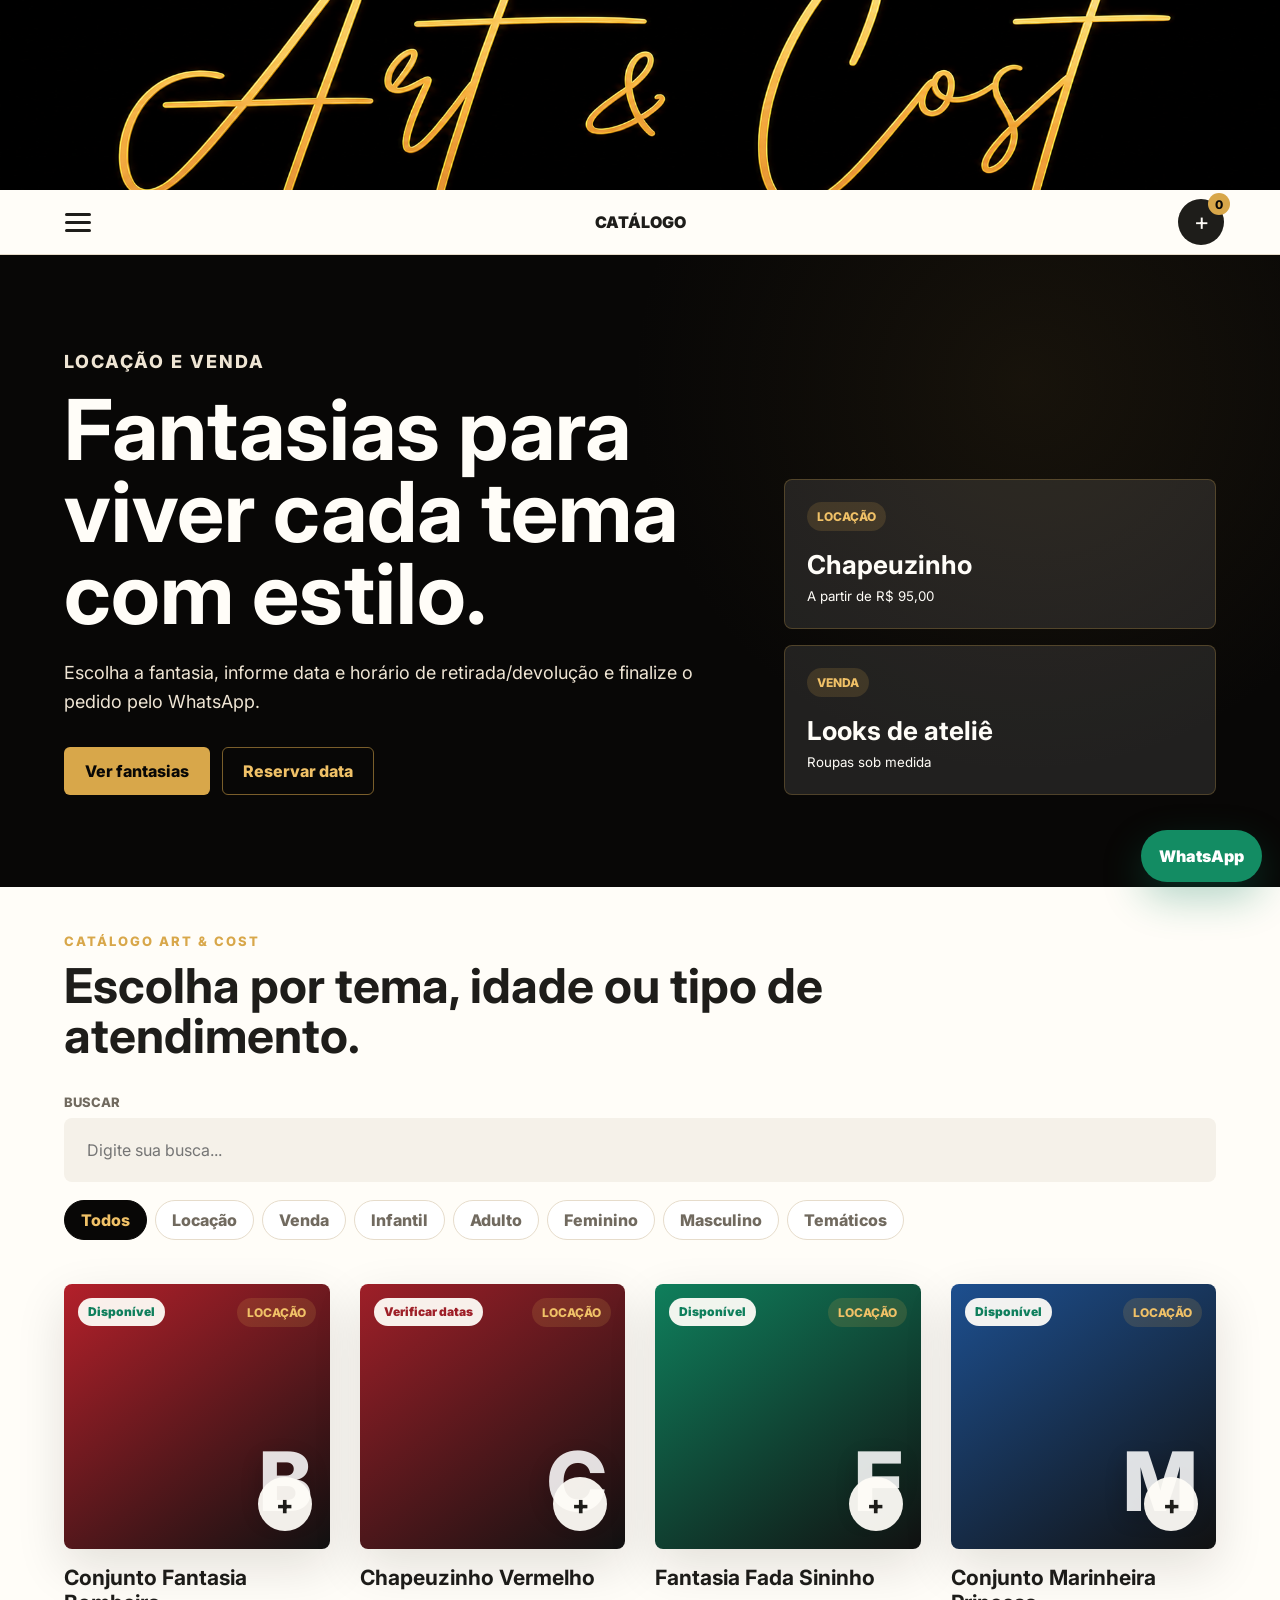
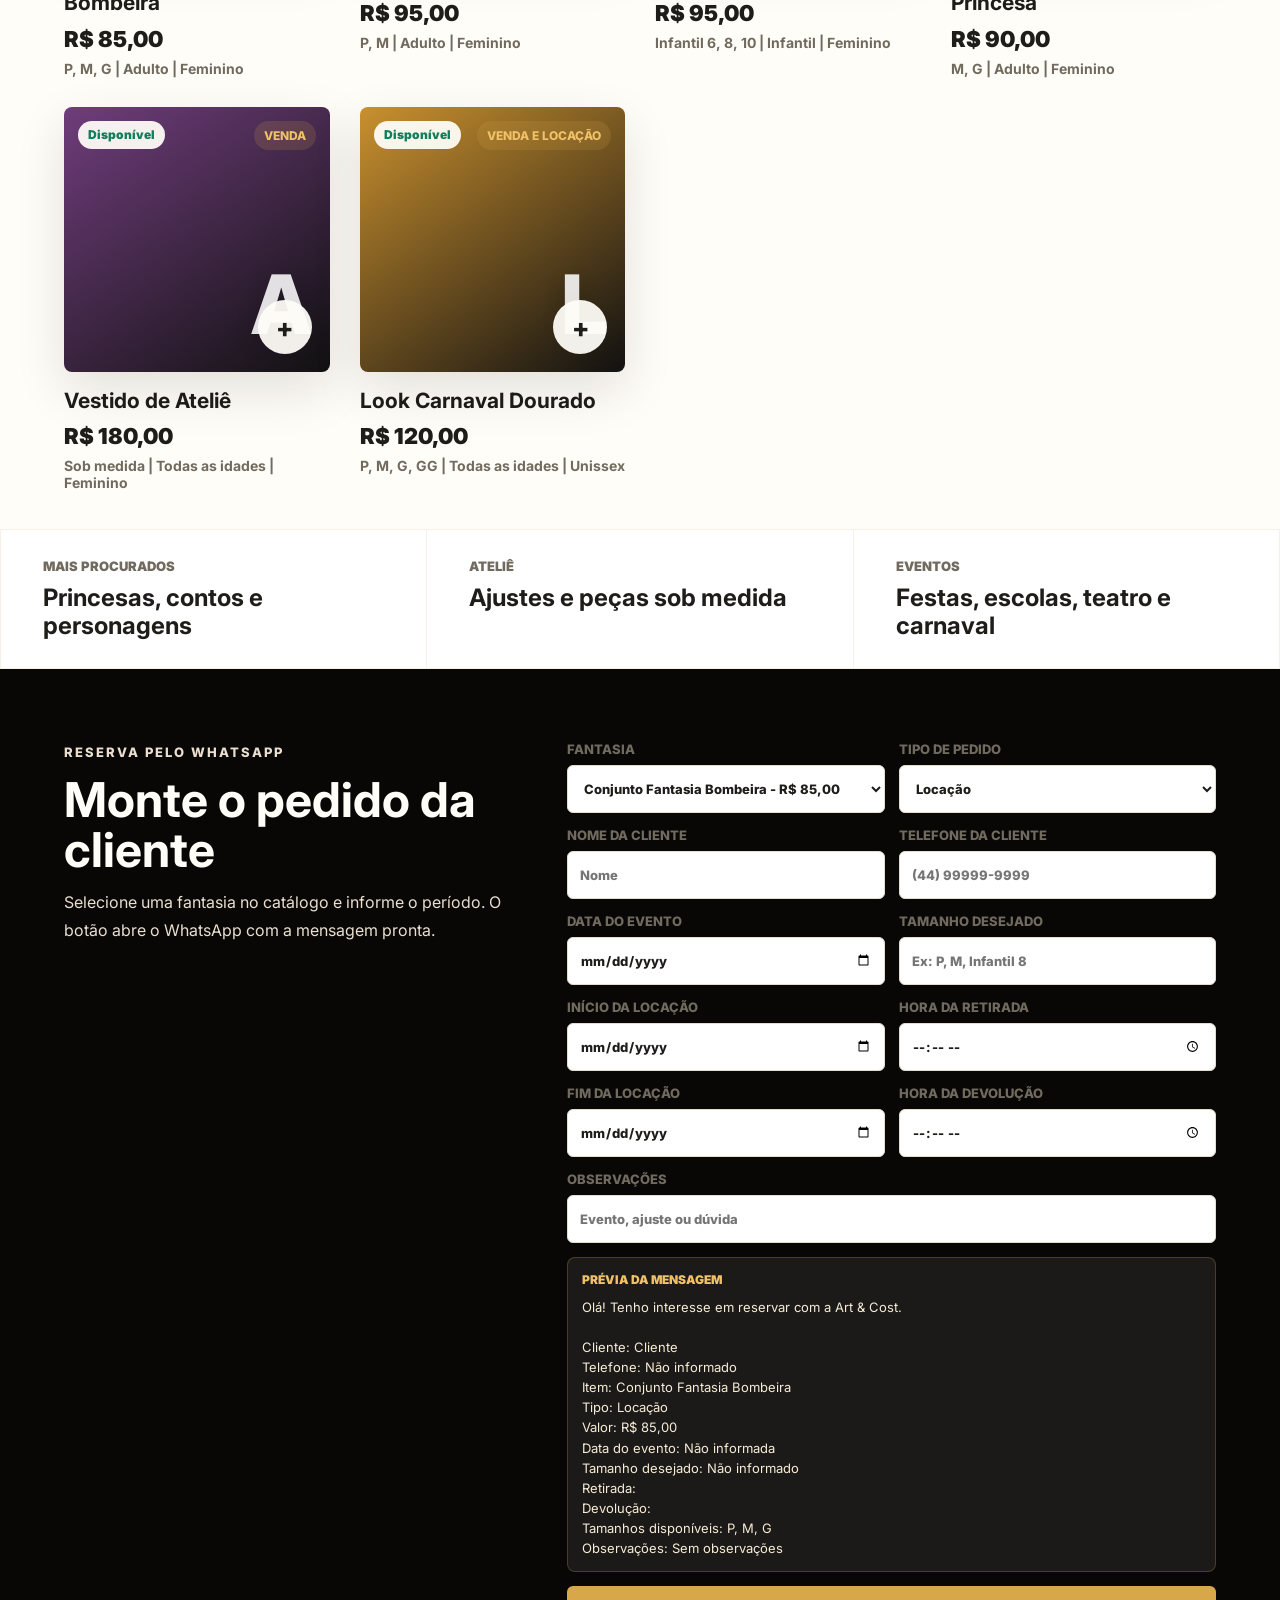
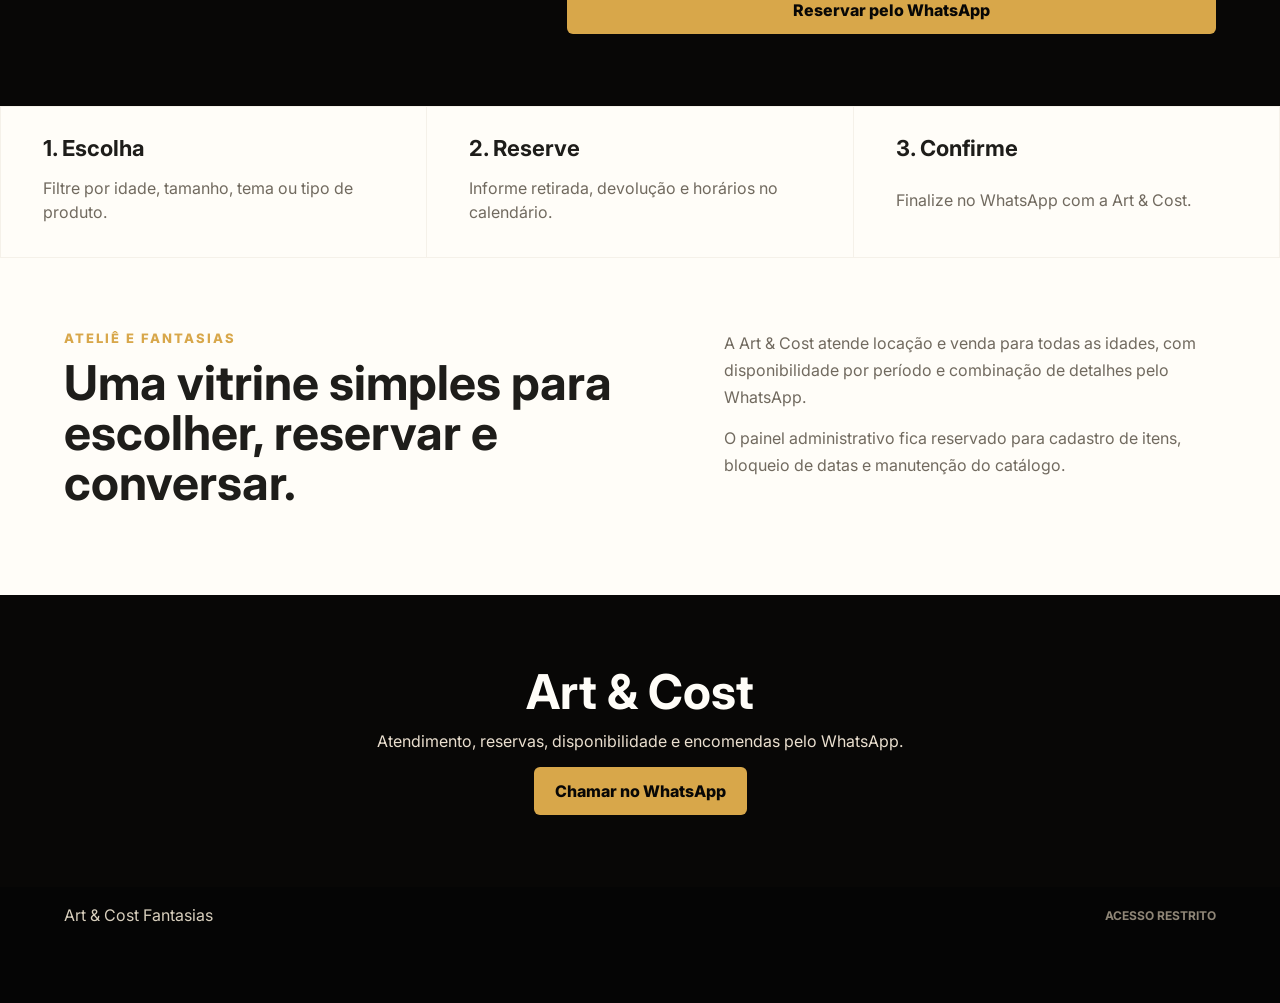
==== index.html @ 492ad69b "Reforca seguranca do painel" ====
<!doctype html>
<html lang="pt-BR">
  <head>
    <meta charset="utf-8" />
    <meta name="viewport" content="width=device-width, initial-scale=1" />
    <title>Art & Cost Fantasias</title>
    <meta
      name="description"
      content="Locação e venda de fantasias, roupas de ateliê e looks temáticos para todas as idades."
    />
    <link rel="preconnect" href="https://fonts.googleapis.com" />
    <link rel="preconnect" href="https://fonts.gstatic.com" crossorigin />
    <link
      href="https://fonts.googleapis.com/css2?family=Inter:wght@400;500;600;700;800&family=Parisienne&display=swap"
      rel="stylesheet"
    />
    <link rel="stylesheet" href="styles.css" />
  </head>
  <body>
    <header class="topbar">
      <a class="brand" href="#catalogo" aria-label="Art & Cost Fantasias">
        <img src="assets/logo-art-cost-banner.png" alt="Art & Cost Fantasias e Ateliê" />
      </a>

      <div class="nav-row">
        <button class="icon-button" aria-label="Abrir menu" id="menuButton">
          <span></span>
          <span></span>
          <span></span>
        </button>

        <a class="nav-cta" href="#catalogo">Catálogo</a>

        <a class="cart-button" id="cartButton" href="#pedido" aria-label="Ver pedido">
          <span class="cart-icon">+</span>
          <span class="cart-count" id="cartCount">0</span>
        </a>
      </div>
    </header>

    <nav class="drawer" id="drawer" aria-label="Menu principal">
      <a href="#catalogo">Catálogo</a>
      <a href="#como-funciona">Como funciona</a>
      <a href="#contato">Contato</a>
    </nav>

    <main>
      <section class="hero">
        <div class="hero-copy">
          <p class="eyebrow">Locação e venda</p>
          <h1>Fantasias para viver cada tema com estilo.</h1>
          <p>
            Escolha a fantasia, informe data e horário de retirada/devolução e
            finalize o pedido pelo WhatsApp.
          </p>
          <div class="hero-actions">
            <a class="primary-action" href="#catalogo">Ver fantasias</a>
            <a class="secondary-action" href="#pedido">Reservar data</a>
          </div>
        </div>
        <div class="hero-showcase" aria-label="Destaques do catálogo">
          <article>
            <span class="tag">Locação</span>
            <strong>Chapeuzinho</strong>
            <small>A partir de R$ 95,00</small>
          </article>
          <article>
            <span class="tag">Venda</span>
            <strong>Looks de ateliê</strong>
            <small>Roupas sob medida</small>
          </article>
        </div>
      </section>

      <section class="toolbar" id="catalogo" aria-label="Busca e filtros">
        <div class="section-heading">
          <p class="eyebrow">Catálogo Art & Cost</p>
          <h2>Escolha por tema, idade ou tipo de atendimento.</h2>
        </div>
        <label class="search">
          <span>Buscar</span>
          <input id="searchInput" type="search" placeholder="Digite sua busca..." />
        </label>

        <div class="segments" role="tablist" aria-label="Tipo de catálogo">
          <button class="segment active" data-filter="todos" type="button">Todos</button>
          <button class="segment" data-filter="locacao" type="button">Locação</button>
          <button class="segment" data-filter="venda" type="button">Venda</button>
          <button class="segment" data-filter="infantil" type="button">Infantil</button>
          <button class="segment" data-filter="adulto" type="button">Adulto</button>
          <button class="segment" data-filter="feminino" type="button">Feminino</button>
          <button class="segment" data-filter="masculino" type="button">Masculino</button>
          <button class="segment" data-filter="tematico" type="button">Temáticos</button>
        </div>
      </section>

      <section class="catalog-grid" id="catalogGrid" aria-live="polite"></section>

      <section class="featured-strip" aria-label="Destaques da Art & Cost">
        <article>
          <span>Mais procurados</span>
          <strong>Princesas, contos e personagens</strong>
        </article>
        <article>
          <span>Ateliê</span>
          <strong>Ajustes e peças sob medida</strong>
        </article>
        <article>
          <span>Eventos</span>
          <strong>Festas, escolas, teatro e carnaval</strong>
        </article>
      </section>

      <section class="booking-panel" id="pedido">
        <div>
          <p class="eyebrow">Reserva pelo WhatsApp</p>
          <h2>Monte o pedido da cliente</h2>
          <p>
            Selecione uma fantasia no catálogo e informe o período. O botão
            abre o WhatsApp com a mensagem pronta.
          </p>
        </div>

        <form class="booking-form" id="bookingForm">
          <label>
            Fantasia
            <select id="bookingProduct" required></select>
          </label>
          <label>
            Tipo de pedido
            <select id="bookingMode" required></select>
          </label>
          <label>
            Nome da cliente
            <input id="customerName" type="text" placeholder="Nome" required />
          </label>
          <label>
            Telefone da cliente
            <input id="customerPhone" type="tel" placeholder="(44) 99999-9999" required />
          </label>
          <label>
            Data do evento
            <input id="eventDate" type="date" />
          </label>
          <label>
            Tamanho desejado
            <input id="desiredSize" type="text" placeholder="Ex: P, M, Infantil 8" />
          </label>
          <label class="rental-field">
            Início da locação
            <input id="startDate" type="date" required />
          </label>
          <label class="rental-field">
            Hora da retirada
            <input id="pickupTime" type="time" required />
          </label>
          <label class="rental-field">
            Fim da locação
            <input id="endDate" type="date" required />
          </label>
          <label class="rental-field">
            Hora da devolução
            <input id="returnTime" type="time" required />
          </label>
          <label class="wide-field">
            Observações
            <input id="bookingNotes" type="text" placeholder="Evento, ajuste ou dúvida" />
          </label>
          <p class="availability-message" id="availabilityMessage" aria-live="polite"></p>
          <div class="message-preview wide-field" aria-live="polite">
            <span>Prévia da mensagem</span>
            <pre id="messagePreview"></pre>
          </div>
          <button class="primary-action form-action" type="submit">
            Reservar pelo WhatsApp
          </button>
        </form>
      </section>

      <section class="info-band" id="como-funciona">
        <article>
          <strong>1. Escolha</strong>
          <span>Filtre por idade, tamanho, tema ou tipo de produto.</span>
        </article>
        <article>
          <strong>2. Reserve</strong>
          <span>Informe retirada, devolução e horários no calendário.</span>
        </article>
        <article>
          <strong>3. Confirme</strong>
          <span>Finalize no WhatsApp com a Art & Cost.</span>
        </article>
      </section>

      <section class="atelier-band" aria-label="Atendimento Art & Cost">
        <div>
          <p class="eyebrow">Ateliê e fantasias</p>
          <h2>Uma vitrine simples para escolher, reservar e conversar.</h2>
        </div>
        <div class="atelier-copy">
          <p>
            A Art & Cost atende locação e venda para todas as idades, com
            disponibilidade por período e combinação de detalhes pelo WhatsApp.
          </p>
          <p>
            O painel administrativo fica reservado para cadastro de itens,
            bloqueio de datas e manutenção do catálogo.
          </p>
        </div>
      </section>

      <section class="admin-panel" id="admin">
        <a class="admin-back" href="#contato">Voltar para o site</a>
        <div class="admin-lock" id="adminLock">
          <div>
            <p class="eyebrow">Área administrativa</p>
            <h2>Acesso ao painel</h2>
            <p>Acesso reservado para administração do catálogo, reservas e financeiro.</p>
          </div>
          <form class="lock-form" id="lockForm">
            <label>
              Senha
              <input id="adminPassword" type="password" placeholder="Digite a senha" autocomplete="current-password" />
            </label>
            <button class="primary-action" type="submit">Entrar</button>
            <p class="lock-hint" id="lockHint">Digite a senha administrativa para continuar.</p>
          </form>
        </div>

        <div class="admin-content locked" id="adminContent">
        <div class="admin-stats" id="adminStats" aria-label="Resumo do painel"></div>
        <div class="admin-heading">
          <div>
            <p class="eyebrow">Painel administrativo inicial</p>
            <h2>Painel do catálogo</h2>
          </div>
          <button class="secondary-action" id="resetCatalog" type="button">
            Restaurar exemplos
          </button>
        </div>

        <div class="admin-grid">
          <article class="admin-box">
            <h3>Dados da loja</h3>
            <label>
              WhatsApp
              <input id="adminWhatsapp" type="tel" placeholder="Ex: 5511999999999" />
            </label>
            <button class="secondary-action" id="saveWhatsapp" type="button">
              Salvar WhatsApp
            </button>
          </article>

          <article class="admin-box">
            <h3>Backup do catálogo</h3>
            <div class="backup-actions">
              <button class="secondary-action" id="exportCatalog" type="button">
                Exportar backup
              </button>
              <label class="import-button">
                Importar backup
                <input id="importCatalog" type="file" accept="application/json,.json" />
              </label>
            </div>
            <p class="admin-note" id="backupStatus">
              Salve uma cópia dos cadastros enquanto o banco de dados não estiver ligado.
            </p>
          </article>

          <article class="admin-box">
            <h3>Importar planilha</h3>
            <div class="backup-actions">
              <button class="secondary-action" id="downloadCsvTemplate" type="button">
                Baixar modelo CSV
              </button>
              <label class="import-button">
                Importar produtos CSV
                <input id="importProductsCsv" type="file" accept=".csv,text/csv" />
              </label>
            </div>
            <p class="admin-note" id="csvStatus">
              Use colunas: nome, preço, tipo, público, gênero, tamanhos, tema, imagem, descrição.
            </p>
          </article>

          <article class="admin-box">
            <h3>Bloquear data</h3>
            <form class="block-form" id="blockForm">
              <label>
                Fantasia
                <select id="blockProduct"></select>
              </label>
              <label>
                Início
                <input id="blockStart" type="datetime-local" required />
              </label>
              <label>
                Fim
                <input id="blockEnd" type="datetime-local" required />
              </label>
              <label class="wide-field">
                Motivo
                <input id="blockReason" type="text" placeholder="Reserva, ajuste, manutenção" />
              </label>
              <button class="secondary-action form-action" type="submit">
                Adicionar bloqueio
              </button>
            </form>
          </article>
        </div>

        <form class="admin-form" id="adminForm">
          <label>
            Nome
            <input id="adminName" type="text" required placeholder="Ex: Fantasia Fada" />
          </label>
          <label>
            Preço
            <input id="adminPrice" type="number" min="0" step="0.01" required />
          </label>
          <label>
            Tipo
            <select id="adminType">
              <option value="locacao">Locação</option>
              <option value="venda">Venda</option>
              <option value="ambos">Venda e locação</option>
            </select>
          </label>
          <label>
            Público
            <select id="adminAudience">
              <option value="adulto">Adulto</option>
              <option value="infantil">Infantil</option>
              <option value="todos">Todas as idades</option>
            </select>
          </label>
          <label>
            Gênero
            <select id="adminGender">
              <option value="unissex">Unissex</option>
              <option value="feminino">Feminino</option>
              <option value="masculino">Masculino</option>
            </select>
          </label>
          <label>
            Tamanhos
            <input id="adminSizes" type="text" placeholder="P, M, G, Infantil 8" />
          </label>
          <label>
            Tema
            <input id="adminTheme" type="text" placeholder="Princesa, Halloween, Carnaval" />
          </label>
          <label>
            Cor do card
            <input id="adminColor" type="color" value="#b3202a" />
          </label>
          <fieldset class="image-field wide-field">
            <legend>Imagem da fantasia</legend>
            <div class="image-tabs" role="tablist" aria-label="Origem da imagem">
              <button class="image-tab active" data-image-source="url" type="button">Buscar link</button>
              <button class="image-tab" data-image-source="file" type="button">Adicionar imagem</button>
            </div>
            <label class="image-source active" data-source-panel="url">
              Link da foto
              <input id="adminImage" type="url" placeholder="https://..." />
            </label>
            <button class="image-search-button" id="searchImageLink" type="button">
              Pesquisar imagem pelo nome
            </button>
            <label class="image-source" data-source-panel="file">
              Arquivo do computador
              <input id="adminImageFile" type="file" accept="image/*" />
            </label>
            <div class="image-preview empty" id="imagePreview">Prévia da imagem</div>
          </fieldset>
          <label class="wide-field">
            Descrição
            <textarea id="adminDescription" rows="3" placeholder="Detalhes, medidas, acessórios inclusos"></textarea>
          </label>
          <div class="form-actions form-action">
            <button class="primary-action" id="adminSubmit" type="submit">Adicionar ao catálogo</button>
            <button class="secondary-action hidden-control" id="cancelEdit" type="button">
              Cancelar edição
            </button>
          </div>
        </form>

        <div class="admin-list">
          <div class="admin-list-heading">
            <h3>Itens e bloqueios cadastrados</h3>
            <label class="admin-filter">
              <span>Buscar item</span>
              <input id="adminProductSearch" type="search" placeholder="Nome, tipo, tamanho ou tema" />
            </label>
          </div>
          <div id="adminList"></div>
        </div>

        <div class="admin-list">
          <div class="admin-list-heading">
            <h3>Solicitações recebidas neste navegador</h3>
            <div class="admin-list-actions">
              <label class="admin-filter">
                <span>Status</span>
                <select id="orderStatusFilter">
                  <option value="todos">Todos</option>
                  <option value="solicitado">Solicitado</option>
                  <option value="reservado">Reservado</option>
                  <option value="retirado">Retirado</option>
                  <option value="devolvido">Devolvido</option>
                  <option value="cancelado">Cancelado</option>
                </select>
              </label>
              <button class="admin-delete" id="clearOrders" type="button">Limpar histórico</button>
            </div>
          </div>
          <div id="ordersList"></div>
        </div>

        <div class="admin-list finance-panel">
          <div class="admin-list-heading">
            <h3>Fluxo de entradas e saídas</h3>
            <div class="admin-list-actions">
              <button class="admin-edit" id="exportCashflow" type="button">Exportar CSV</button>
              <button class="admin-delete" id="clearCashflow" type="button">Limpar fluxo</button>
            </div>
          </div>
          <div class="finance-summary" id="financeSummary" aria-label="Resumo financeiro"></div>
          <form class="finance-form" id="cashflowForm">
            <label>
              Data
              <input id="cashflowDate" type="date" required />
            </label>
            <label>
              Tipo
              <select id="cashflowType" required>
                <option value="entrada">Entrada</option>
                <option value="saida">Saída</option>
              </select>
            </label>
            <label>
              Categoria
              <select id="cashflowCategory" required>
                <option value="locacao">Locação</option>
                <option value="venda">Venda</option>
                <option value="ajuste">Ajuste</option>
                <option value="manutencao">Manutenção</option>
                <option value="outros">Outros</option>
              </select>
            </label>
            <label>
              Valor
              <input id="cashflowAmount" type="number" min="0" step="0.01" required />
            </label>
            <label class="wide-field">
              Descrição
              <input id="cashflowDescription" type="text" placeholder="Ex: Locação Chapeuzinho - Maria" required />
            </label>
            <button class="secondary-action form-action" type="submit">Adicionar lançamento</button>
          </form>
          <div class="finance-table-wrap">
            <table class="finance-table">
              <thead>
                <tr>
                  <th>Data</th>
                  <th>Tipo</th>
                  <th>Categoria</th>
                  <th>Descrição</th>
                  <th>Valor</th>
                  <th>Ação</th>
                </tr>
              </thead>
              <tbody id="cashflowList"></tbody>
            </table>
          </div>
        </div>
        </div>
      </section>

      <section class="contact-band" id="contato">
          <h2>Art & Cost</h2>
        <p>Atendimento, reservas, disponibilidade e encomendas pelo WhatsApp.</p>
        <a class="primary-action" id="contactWhatsapp" href="#">Chamar no WhatsApp</a>
      </section>
    </main>

    <footer class="site-footer">
      <span>Art & Cost Fantasias</span>
      <a href="#admin" class="admin-access">Acesso restrito</a>
    </footer>

    <a class="whatsapp-float" id="floatingWhatsapp" href="#" aria-label="Chamar no WhatsApp">
      WhatsApp
    </a>

    <dialog class="product-dialog" id="productDialog">
      <button class="dialog-close" id="dialogClose" aria-label="Fechar">x</button>
      <div class="dialog-media" id="dialogMedia"></div>
      <div class="dialog-content">
        <p class="eyebrow" id="dialogType"></p>
        <h2 id="dialogTitle"></h2>
        <p id="dialogDescription"></p>
        <dl>
          <div>
            <dt>Preço</dt>
            <dd id="dialogPrice"></dd>
          </div>
          <div>
            <dt>Tamanhos</dt>
            <dd id="dialogSizes"></dd>
          </div>
        </dl>
        <button class="primary-action form-action" id="dialogReserve" type="button">
          Reservar este item
        </button>
      </div>
    </dialog>

    <script src="app.js"></script>
  </body>
</html>
---- styles.css ----
:root {
  --black: #080706;
  --ink: #1e1d1a;
  --muted: #716a5f;
  --paper: #fffdf8;
  --soft: #f5f1e9;
  --gold: #d8a74a;
  --gold-strong: #f0c167;
  --line: #e6dccb;
  --red: #9e1f28;
  --green: #0f7f5c;
  --shadow: 0 18px 50px rgba(25, 18, 8, 0.12);
}

* {
  box-sizing: border-box;
}

html {
  scroll-behavior: smooth;
}

body {
  margin: 0;
  background: var(--paper);
  color: var(--ink);
  font-family: Inter, Arial, sans-serif;
}

a {
  color: inherit;
  text-decoration: none;
}

button,
input,
select,
textarea {
  font: inherit;
}

.topbar {
  background: rgba(255, 253, 248, 0.94);
  border-bottom: 1px solid var(--line);
  display: flex;
  flex-direction: column;
  gap: 0;
  min-height: 0;
  padding: 0;
  position: sticky;
  top: 0;
  z-index: 10;
  backdrop-filter: blur(16px);
}

.icon-button,
.cart-button,
.dialog-close {
  align-items: center;
  background: transparent;
  border: 0;
  cursor: pointer;
  display: inline-flex;
  justify-content: center;
}

.icon-button {
  flex-direction: column;
  gap: 5px;
  height: 44px;
  width: 44px;
}

.icon-button span {
  background: var(--ink);
  border-radius: 999px;
  height: 3px;
  width: 26px;
}

.brand {
  align-items: center;
  background: var(--black);
  border: 0;
  display: inline-flex;
  justify-content: center;
  min-width: 0;
  padding: 0;
  width: 100%;
}

.brand img {
  background: var(--black);
  border: 0;
  border-radius: 0;
  display: block;
  height: clamp(96px, 15vw, 190px);
  max-width: none;
  object-fit: cover;
  object-position: center;
  padding: 0;
  width: 100%;
}

.nav-row {
  align-items: center;
  background: rgba(255, 253, 248, 0.96);
  display: grid;
  grid-template-columns: 48px 1fr 48px;
  min-height: 64px;
  padding: 8px clamp(18px, 5vw, 56px);
  width: 100%;
}

.nav-cta {
  color: var(--ink);
  font-weight: 900;
  justify-self: center;
  text-transform: uppercase;
}

.cart-button {
  background: var(--ink);
  border-radius: 50%;
  color: var(--paper);
  height: 46px;
  justify-self: end;
  position: relative;
  width: 46px;
}

.cart-icon {
  font-size: 24px;
  line-height: 1;
}

.cart-count {
  align-items: center;
  background: var(--gold);
  border-radius: 50%;
  color: var(--black);
  display: flex;
  font-size: 12px;
  font-weight: 800;
  height: 22px;
  justify-content: center;
  position: absolute;
  right: -6px;
  top: -6px;
  width: 22px;
}

.drawer {
  background: var(--black);
  color: var(--paper);
  display: none;
  gap: 18px;
  padding: 16px clamp(18px, 5vw, 56px);
  position: sticky;
  top: clamp(156px, calc(18vw + 64px), 244px);
  z-index: 9;
}

.drawer.open {
  display: flex;
}

.drawer a {
  color: #f4e1bd;
  font-weight: 700;
}

main {
  overflow: hidden;
}

.hero {
  background:
    linear-gradient(120deg, rgba(8, 7, 6, 0.9), rgba(8, 7, 6, 0.7)),
    radial-gradient(circle at 80% 20%, rgba(216, 167, 74, 0.32), transparent 34%),
    var(--black);
  color: var(--paper);
  display: grid;
  gap: 40px;
  grid-template-columns: minmax(0, 1.1fr) minmax(280px, 0.7fr);
  min-height: 520px;
  padding: clamp(50px, 8vw, 92px) clamp(18px, 5vw, 64px);
}

.hero-copy {
  align-self: center;
  max-width: 760px;
}

.eyebrow {
  color: var(--gold);
  font-size: 13px;
  font-weight: 800;
  letter-spacing: 2px;
  margin: 0 0 12px;
  text-transform: uppercase;
}

h1,
h2,
p {
  margin-top: 0;
}

h1 {
  font-size: clamp(42px, 7vw, 84px);
  letter-spacing: 0;
  line-height: 0.98;
  margin-bottom: 22px;
  max-width: 800px;
}

h2 {
  font-size: clamp(30px, 4vw, 48px);
  letter-spacing: 0;
  line-height: 1.05;
  margin-bottom: 14px;
}

.hero p {
  color: #efe5d4;
  font-size: 18px;
  line-height: 1.65;
  max-width: 630px;
}

.hero-actions {
  display: flex;
  flex-wrap: wrap;
  gap: 12px;
  margin-top: 30px;
}

.primary-action,
.secondary-action {
  align-items: center;
  border: 1px solid transparent;
  border-radius: 6px;
  cursor: pointer;
  display: inline-flex;
  font-weight: 800;
  justify-content: center;
  min-height: 48px;
  padding: 0 20px;
}

.primary-action {
  background: var(--gold);
  color: var(--black);
}

.secondary-action {
  background: transparent;
  border-color: rgba(216, 167, 74, 0.55);
  color: var(--gold-strong);
}

.hero-showcase {
  align-self: end;
  display: grid;
  gap: 16px;
}

.hero-showcase article {
  background: rgba(255, 253, 248, 0.1);
  border: 1px solid rgba(216, 167, 74, 0.25);
  border-radius: 8px;
  min-height: 150px;
  padding: 22px;
}

.hero-showcase strong,
.hero-showcase small {
  display: block;
}

.hero-showcase strong {
  font-size: 26px;
  margin: 18px 0 8px;
}

.tag {
  background: rgba(216, 167, 74, 0.16);
  border-radius: 999px;
  color: var(--gold-strong);
  display: inline-flex;
  font-size: 12px;
  font-weight: 800;
  padding: 7px 10px;
  text-transform: uppercase;
}

.toolbar {
  background: var(--paper);
  display: grid;
  gap: 18px;
  padding: 46px clamp(18px, 5vw, 64px) 10px;
}

.section-heading {
  max-width: 760px;
}

.search {
  display: grid;
  gap: 8px;
}

.search span,
.booking-form label,
.admin-form label {
  color: var(--muted);
  font-size: 13px;
  font-weight: 800;
  text-transform: uppercase;
}

.search input {
  background: var(--soft);
  border: 1px solid transparent;
  border-radius: 8px;
  min-height: 64px;
  padding: 0 22px;
  width: 100%;
}

.segments {
  display: flex;
  gap: 8px;
  overflow-x: auto;
  padding-bottom: 6px;
  scrollbar-width: thin;
}

.segment {
  background: #ffffff;
  border: 1px solid var(--line);
  border-radius: 999px;
  color: var(--muted);
  cursor: pointer;
  flex: 0 0 auto;
  font-weight: 800;
  min-height: 40px;
  padding: 0 16px;
  white-space: nowrap;
}

.segment.active {
  background: var(--black);
  border-color: var(--black);
  color: var(--gold-strong);
}

.catalog-grid {
  display: grid;
  gap: clamp(18px, 3vw, 30px);
  grid-template-columns: repeat(4, minmax(0, 1fr));
  padding: 28px clamp(18px, 5vw, 64px) 38px;
}

.featured-strip {
  background: var(--soft);
  display: grid;
  gap: 1px;
  grid-template-columns: repeat(3, 1fr);
  padding: 1px;
}

.featured-strip article {
  background: #fff;
  min-height: 132px;
  padding: 28px clamp(18px, 4vw, 42px);
}

.featured-strip span {
  color: var(--muted);
  display: block;
  font-size: 13px;
  font-weight: 900;
  margin-bottom: 10px;
  text-transform: uppercase;
}

.featured-strip strong {
  display: block;
  font-size: 24px;
  line-height: 1.15;
}

.product-card {
  cursor: pointer;
  min-width: 0;
}

.product-image {
  aspect-ratio: 1 / 1;
  border-radius: 8px;
  box-shadow: var(--shadow);
  display: grid;
  overflow: hidden;
  place-items: end;
  position: relative;
}

.product-figure {
  color: rgba(255, 255, 255, 0.9);
  font-size: 82px;
  font-weight: 800;
  opacity: 0.96;
  padding: 18px;
  text-shadow: 0 8px 24px rgba(0, 0, 0, 0.24);
}

.product-add {
  align-items: center;
  background: rgba(255, 253, 248, 0.94);
  border: 0;
  border-radius: 50%;
  bottom: 18px;
  color: var(--ink);
  cursor: pointer;
  display: flex;
  font-size: 26px;
  font-weight: 800;
  height: 54px;
  justify-content: center;
  position: absolute;
  right: 18px;
  width: 54px;
}

.product-card h3 {
  font-size: 21px;
  letter-spacing: 0;
  line-height: 1.2;
  margin: 16px 0 10px;
  overflow-wrap: anywhere;
}

.price {
  font-size: 22px;
  font-weight: 900;
}

.meta {
  color: var(--muted);
  font-size: 14px;
  font-weight: 700;
  margin-top: 8px;
  overflow-wrap: anywhere;
}

.booking-panel,
.admin-panel,
.contact-band {
  padding: clamp(42px, 7vw, 72px) clamp(18px, 5vw, 64px);
}

.booking-panel {
  background: var(--black);
  color: var(--paper);
  display: grid;
  gap: 36px;
  grid-template-columns: minmax(0, 0.72fr) minmax(300px, 1fr);
}

.booking-panel p {
  color: #eadfcf;
  line-height: 1.7;
}

.booking-form,
.admin-form {
  display: grid;
  gap: 14px;
  grid-template-columns: repeat(2, minmax(0, 1fr));
}

.booking-form label,
.admin-form label,
.admin-box label,
.block-form label {
  display: grid;
  gap: 8px;
}

.booking-form input,
.booking-form select,
.admin-form input,
.admin-form select,
.admin-form textarea,
.admin-box input,
.block-form input,
.block-form select {
  background: #ffffff;
  border: 1px solid var(--line);
  border-radius: 6px;
  color: var(--ink);
  min-height: 48px;
  padding: 0 12px;
}

.admin-form textarea {
  min-height: 96px;
  padding-top: 12px;
  resize: vertical;
}

.image-field {
  border: 1px solid var(--line);
  border-radius: 8px;
  display: grid;
  gap: 14px;
  margin: 0;
  padding: 16px;
}

.image-field legend {
  color: var(--muted);
  font-size: 13px;
  font-weight: 900;
  padding: 0 6px;
  text-transform: uppercase;
}

.image-tabs {
  background: var(--soft);
  border: 1px solid var(--line);
  border-radius: 8px;
  display: grid;
  grid-template-columns: repeat(2, 1fr);
  padding: 4px;
}

.image-tab {
  background: transparent;
  border: 0;
  border-radius: 6px;
  color: var(--muted);
  cursor: pointer;
  font-weight: 900;
  min-height: 40px;
}

.image-tab.active {
  background: var(--black);
  color: var(--gold-strong);
}

.image-search-button {
  background: #fff;
  border: 1px solid var(--line);
  border-radius: 6px;
  color: var(--ink);
  cursor: pointer;
  font-weight: 900;
  min-height: 42px;
}

.image-source {
  display: none;
}

.image-source.active {
  display: grid;
}

.image-preview {
  align-items: center;
  aspect-ratio: 16 / 10;
  background: var(--soft);
  border: 1px dashed #cdbf9f;
  border-radius: 8px;
  color: var(--muted);
  display: flex;
  font-weight: 800;
  justify-content: center;
  overflow: hidden;
}

.image-preview img {
  height: 100%;
  object-fit: cover;
  width: 100%;
}

.form-action,
.wide-field {
  grid-column: 1 / -1;
}

.form-actions {
  display: flex;
  flex-wrap: wrap;
  gap: 12px;
}

.form-actions .secondary-action {
  color: var(--ink);
}

.hidden-control {
  display: none;
}

.rental-field.hidden {
  display: none;
}

.info-band {
  background: var(--soft);
  display: grid;
  gap: 1px;
  grid-template-columns: repeat(3, 1fr);
  padding: 1px;
}

.info-band article {
  background: var(--paper);
  display: grid;
  gap: 10px;
  min-height: 150px;
  padding: 28px clamp(18px, 4vw, 42px);
}

.info-band strong {
  font-size: 22px;
}

.info-band span {
  color: var(--muted);
  line-height: 1.5;
}

.atelier-band {
  align-items: start;
  background: var(--paper);
  display: grid;
  gap: 28px;
  grid-template-columns: minmax(0, 0.9fr) minmax(280px, 0.7fr);
  padding: clamp(42px, 7vw, 72px) clamp(18px, 5vw, 64px);
}

.atelier-copy {
  color: var(--muted);
  display: grid;
  gap: 14px;
  line-height: 1.7;
}

.atelier-copy p {
  margin: 0;
}

.admin-panel {
  background: var(--paper);
  display: none;
}

body.admin-visible .admin-panel {
  display: block;
}

.admin-back {
  color: var(--muted);
  display: inline-flex;
  font-size: 13px;
  font-weight: 800;
  margin-bottom: 18px;
  text-transform: uppercase;
}

.admin-back:hover {
  color: var(--ink);
}

.admin-stats {
  display: grid;
  gap: 14px;
  grid-template-columns: repeat(5, minmax(0, 1fr));
  margin-bottom: 24px;
}

.admin-stat {
  background: var(--soft);
  border: 1px solid var(--line);
  border-radius: 8px;
  display: grid;
  gap: 6px;
  min-height: 112px;
  padding: 18px;
}

.admin-stat span {
  color: var(--muted);
  font-size: 12px;
  font-weight: 900;
  text-transform: uppercase;
}

.admin-stat strong {
  font-size: 34px;
  line-height: 1;
}

.admin-heading {
  align-items: end;
  display: flex;
  gap: 20px;
  justify-content: space-between;
  margin-bottom: 22px;
}

.admin-heading .secondary-action {
  color: var(--ink);
}

.admin-lock {
  align-items: center;
  background: var(--black);
  border-radius: 8px;
  color: var(--paper);
  display: grid;
  gap: 24px;
  grid-template-columns: minmax(0, 1fr) minmax(260px, 380px);
  margin-bottom: 28px;
  padding: clamp(24px, 5vw, 42px);
}

.admin-lock p {
  color: #eadfcf;
  line-height: 1.6;
}

.lock-form {
  display: grid;
  gap: 12px;
}

.lock-form label {
  color: #eadfcf;
  display: grid;
  font-size: 13px;
  font-weight: 800;
  gap: 8px;
  text-transform: uppercase;
}

.lock-form input {
  border: 1px solid rgba(216, 167, 74, 0.3);
  border-radius: 6px;
  min-height: 48px;
  padding: 0 12px;
}

.lock-hint {
  font-size: 13px;
  margin: 0;
}

.admin-content.locked {
  display: none;
}

.availability-message {
  background: rgba(255, 253, 248, 0.1);
  border: 1px solid rgba(216, 167, 74, 0.25);
  border-radius: 6px;
  color: #f7ecd5;
  display: none;
  font-weight: 700;
  grid-column: 1 / -1;
  margin: 0;
  padding: 12px;
}

.availability-message.show {
  display: block;
}

.availability-message.ok {
  border-color: rgba(15, 127, 92, 0.8);
}

.availability-message.blocked {
  border-color: rgba(158, 31, 40, 0.9);
}

.message-preview {
  background: rgba(255, 253, 248, 0.08);
  border: 1px solid rgba(216, 167, 74, 0.25);
  border-radius: 8px;
  display: grid;
  gap: 10px;
  padding: 14px;
}

.message-preview span {
  color: var(--gold-strong);
  font-size: 12px;
  font-weight: 900;
  text-transform: uppercase;
}

.message-preview pre {
  color: #f7ecd5;
  font-family: Inter, Arial, sans-serif;
  font-size: 13px;
  line-height: 1.55;
  margin: 0;
  max-height: 260px;
  overflow: auto;
  white-space: pre-wrap;
  word-break: break-word;
}

.status-pill {
  align-items: center;
  background: rgba(255, 253, 248, 0.94);
  border-radius: 999px;
  color: var(--green);
  display: inline-flex;
  font-size: 12px;
  font-weight: 900;
  left: 14px;
  min-height: 28px;
  padding: 0 10px;
  position: absolute;
  top: 14px;
}

.status-pill.blocked {
  color: var(--red);
}

.product-image img,
.dialog-media img {
  height: 100%;
  grid-area: 1 / 1;
  object-fit: cover;
  width: 100%;
}

.product-image .tag {
  position: absolute;
  right: 14px;
  top: 14px;
}

.product-figure {
  grid-area: 1 / 1;
  justify-self: end;
}

.admin-grid {
  display: grid;
  gap: 18px;
  grid-template-columns: repeat(3, minmax(240px, 1fr));
  margin-bottom: 24px;
}

.admin-box {
  background: var(--soft);
  border: 1px solid var(--line);
  border-radius: 8px;
  display: grid;
  gap: 14px;
  padding: 20px;
}

.admin-box h3,
.admin-list h3 {
  font-size: 22px;
  margin: 0 0 6px;
}

.admin-box .secondary-action,
.block-form .secondary-action {
  color: var(--ink);
  width: 100%;
}

.backup-actions {
  display: grid;
  gap: 10px;
}

.import-button {
  align-items: center;
  background: #fff;
  border: 1px solid var(--line);
  border-radius: 6px;
  color: var(--ink);
  cursor: pointer;
  display: inline-flex;
  font-weight: 900;
  justify-content: center;
  min-height: 48px;
  overflow: hidden;
  padding: 0 16px;
  position: relative;
}

.import-button input {
  height: 1px;
  opacity: 0;
  position: absolute;
  width: 1px;
}

.admin-note {
  color: var(--muted);
  font-size: 13px;
  line-height: 1.5;
  margin: 0;
}

.block-form {
  display: grid;
  gap: 14px;
  grid-template-columns: repeat(2, minmax(0, 1fr));
}

.finance-panel {
  background: #fff;
  border: 1px solid var(--line);
  border-radius: 8px;
  padding: 20px;
}

.finance-summary {
  display: grid;
  gap: 12px;
  grid-template-columns: repeat(3, minmax(0, 1fr));
  margin: 16px 0;
}

.finance-summary article {
  background: var(--soft);
  border: 1px solid var(--line);
  border-radius: 8px;
  display: grid;
  gap: 6px;
  min-height: 96px;
  padding: 16px;
}

.finance-summary span {
  color: var(--muted);
  font-size: 12px;
  font-weight: 900;
  text-transform: uppercase;
}

.finance-summary strong {
  font-size: 26px;
}

.finance-form {
  display: grid;
  gap: 14px;
  grid-template-columns: repeat(4, minmax(0, 1fr));
  margin: 18px 0;
}

.finance-form label {
  color: var(--muted);
  display: grid;
  font-size: 13px;
  font-weight: 900;
  gap: 8px;
  text-transform: uppercase;
}

.finance-form input,
.finance-form select {
  background: #fff;
  border: 1px solid var(--line);
  border-radius: 6px;
  color: var(--ink);
  min-height: 48px;
  padding: 0 12px;
}

.finance-form .secondary-action {
  color: var(--ink);
  width: 100%;
}

.finance-table-wrap {
  overflow-x: auto;
}

.finance-table {
  border-collapse: collapse;
  min-width: 760px;
  width: 100%;
}

.finance-table th,
.finance-table td {
  border-top: 1px solid var(--line);
  padding: 14px 12px;
  text-align: left;
  vertical-align: middle;
}

.finance-table th {
  color: var(--muted);
  font-size: 12px;
  font-weight: 900;
  text-transform: uppercase;
}

.finance-table td {
  color: var(--ink);
  font-size: 14px;
}

.cashflow-badge {
  border-radius: 999px;
  display: inline-flex;
  font-size: 12px;
  font-weight: 900;
  padding: 6px 10px;
  text-transform: uppercase;
}

.cashflow-badge.entrada {
  background: rgba(15, 127, 92, 0.12);
  color: var(--green);
}

.cashflow-badge.saida {
  background: rgba(158, 31, 40, 0.12);
  color: var(--red);
}

.admin-list {
  margin-top: 34px;
}

.admin-list-heading {
  align-items: center;
  display: flex;
  gap: 16px;
  justify-content: space-between;
}

.admin-list-actions {
  align-items: end;
  display: flex;
  flex-wrap: wrap;
  gap: 10px;
  justify-content: flex-end;
}

.admin-filter {
  color: var(--muted);
  display: grid;
  font-size: 12px;
  font-weight: 900;
  gap: 6px;
  min-width: min(260px, 100%);
  text-transform: uppercase;
}

.admin-filter input,
.admin-filter select {
  background: #fff;
  border: 1px solid var(--line);
  border-radius: 6px;
  color: var(--ink);
  min-height: 42px;
  padding: 0 12px;
}

.admin-item {
  align-items: center;
  border-top: 1px solid var(--line);
  display: grid;
  gap: 16px;
  grid-template-columns: 1fr auto;
  padding: 16px 0;
}

.empty-admin {
  border-top: 1px solid var(--line);
  color: var(--muted);
  font-weight: 700;
  margin: 0;
  padding: 18px 0;
}

.status-select {
  background: #fff;
  border: 1px solid var(--line);
  border-radius: 6px;
  color: var(--ink);
  font-weight: 800;
  min-height: 40px;
  padding: 0 10px;
}

.admin-item strong,
.admin-item span {
  display: block;
}

.admin-item span {
  color: var(--muted);
  line-height: 1.45;
}

.reservation-row {
  align-items: center;
  display: flex;
  gap: 10px;
  justify-content: space-between;
  margin-top: 8px;
}

.reservation-row span {
  min-width: 0;
}

.admin-edit,
.admin-delete,
.admin-unblock {
  background: #fff;
  border: 1px solid var(--line);
  border-radius: 6px;
  color: var(--red);
  cursor: pointer;
  font-weight: 900;
  min-height: 40px;
  padding: 0 12px;
}

.admin-actions {
  display: flex;
  gap: 8px;
}

.admin-edit {
  color: var(--ink);
}

.admin-edit:disabled {
  background: var(--soft);
  color: var(--muted);
  cursor: not-allowed;
}

.admin-unblock {
  color: var(--ink);
  flex: 0 0 auto;
  min-height: 34px;
}

@media (max-width: 540px) {
  .reservation-row,
  .admin-item {
    align-items: stretch;
    grid-template-columns: 1fr;
  }

  .reservation-row {
    flex-direction: column;
  }
}

.contact-band {
  background: var(--black);
  color: var(--paper);
  text-align: center;
}

.contact-band p {
  color: #eadfcf;
}

.whatsapp-float {
  align-items: center;
  background: #138c63;
  border-radius: 999px;
  bottom: 18px;
  box-shadow: 0 16px 40px rgba(15, 127, 92, 0.32);
  color: #fff;
  display: inline-flex;
  font-weight: 900;
  min-height: 52px;
  padding: 0 18px;
  position: fixed;
  right: 18px;
  z-index: 12;
}

.site-footer {
  align-items: center;
  background: #050505;
  color: #d8cfbd;
  display: flex;
  gap: 16px;
  justify-content: space-between;
  padding: 18px clamp(18px, 5vw, 64px) 78px;
}

.admin-access {
  color: #8f8677;
  font-size: 12px;
  font-weight: 700;
  text-transform: uppercase;
}

.admin-access:focus,
.admin-access:hover {
  color: var(--gold-strong);
}

.product-dialog {
  border: 0;
  border-radius: 8px;
  box-shadow: var(--shadow);
  max-width: 920px;
  padding: 0;
  width: min(calc(100vw - 28px), 920px);
}

.product-dialog::backdrop {
  background: rgba(8, 7, 6, 0.65);
}

.product-dialog[open] {
  display: grid;
  grid-template-columns: minmax(260px, 0.85fr) minmax(260px, 1fr);
  max-height: calc(100vh - 28px);
  overflow: auto;
}

.dialog-close {
  background: var(--black);
  border-radius: 50%;
  color: var(--paper);
  height: 36px;
  position: absolute;
  right: 12px;
  top: 12px;
  width: 36px;
  z-index: 1;
}

.dialog-media {
  min-height: 420px;
}

.dialog-content {
  padding: 36px;
}

.dialog-content p {
  color: var(--muted);
  line-height: 1.65;
}

dl {
  display: grid;
  gap: 12px;
  margin: 24px 0;
}

dl div {
  border-top: 1px solid var(--line);
  display: flex;
  justify-content: space-between;
  padding-top: 12px;
}

dt {
  color: var(--muted);
  font-weight: 800;
}

dd {
  font-weight: 800;
  margin: 0;
  text-align: right;
}

@media (max-width: 1080px) {
  .catalog-grid {
    grid-template-columns: repeat(3, minmax(0, 1fr));
  }
}

@media (max-width: 780px) {
  .topbar {
    min-height: 0;
  }

  .drawer {
    flex-direction: column;
    top: 150px;
  }

  .hero,
  .booking-panel,
  .atelier-band,
  .admin-lock,
  .product-dialog[open] {
    grid-template-columns: 1fr;
  }

  .hero {
    min-height: auto;
    padding-top: 42px;
    padding-bottom: 42px;
  }

  .hero-actions .primary-action,
  .hero-actions .secondary-action {
    flex: 1 1 180px;
  }

  h1 {
    font-size: 40px;
    line-height: 1.02;
  }

  h2 {
    font-size: 30px;
  }

  .catalog-grid {
    grid-template-columns: repeat(2, minmax(0, 1fr));
  }

  .product-card h3 {
    font-size: 18px;
  }

  .booking-form,
  .admin-form,
  .admin-grid,
  .admin-stats,
  .block-form,
  .finance-form,
  .finance-summary,
  .featured-strip,
  .info-band {
    grid-template-columns: 1fr;
  }

  .admin-heading {
    align-items: stretch;
    flex-direction: column;
  }

  .dialog-media {
    min-height: 260px;
  }

  .dialog-content {
    padding: 28px;
  }
}

@media (max-width: 440px) {
  .topbar {
    padding: 0;
  }

  .nav-row {
    grid-template-columns: 44px minmax(0, 1fr) 44px;
    min-height: 58px;
    padding-left: 14px;
    padding-right: 14px;
  }

  .brand img {
    height: 94px;
    object-fit: cover;
  }

  .drawer {
    top: 152px;
  }

  .nav-cta {
    font-size: 13px;
  }

  .cart-button {
    height: 42px;
    width: 42px;
  }

  .hero {
    gap: 22px;
    padding-top: 34px;
  }

  h1 {
    font-size: 34px;
  }

  h2 {
    font-size: 26px;
  }

  .hero p,
  .booking-panel p,
  .atelier-copy {
    font-size: 15px;
  }

  .hero-showcase {
    gap: 10px;
    grid-template-columns: repeat(2, minmax(0, 1fr));
  }

  .hero-showcase article {
    min-height: 126px;
    padding: 16px;
  }

  .hero-showcase strong {
    font-size: 18px;
  }

  .site-footer {
    align-items: flex-start;
    flex-direction: column;
  }

  .catalog-grid {
    gap: 20px 14px;
    padding-left: 14px;
    padding-right: 14px;
  }

  .product-card h3 {
    font-size: 16px;
  }

  .status-pill {
    font-size: 10px;
    left: 10px;
    min-height: 24px;
    padding: 0 8px;
    top: 10px;
  }

  .product-image .tag {
    bottom: 12px;
    font-size: 10px;
    left: 10px;
    max-width: calc(100% - 70px);
    overflow: hidden;
    position: absolute;
    right: auto;
    text-overflow: ellipsis;
    top: auto;
    white-space: nowrap;
  }

  .price {
    font-size: 19px;
  }

  .meta {
    font-size: 12px;
  }

  .booking-panel,
  .admin-panel,
  .contact-band,
  .atelier-band {
    padding-left: 14px;
    padding-right: 14px;
  }

  .product-add {
    bottom: 12px;
    height: 46px;
    right: 12px;
    width: 46px;
  }

  .primary-action,
  .secondary-action {
    min-height: 46px;
    padding: 0 14px;
  }

  .booking-form input,
  .booking-form select,
  .admin-form input,
  .admin-form select,
  .admin-form textarea,
  .admin-box input,
  .block-form input,
  .block-form select {
    min-height: 46px;
  }

  .admin-lock,
  .admin-box {
    padding: 18px;
  }

  .admin-actions,
  .admin-list-actions,
  .admin-list-heading {
    align-items: stretch;
    flex-direction: column;
  }

  .admin-actions button,
  .admin-list-actions button,
  .admin-filter,
  .status-select {
    width: 100%;
  }

  dl div {
    display: grid;
    gap: 4px;
  }

  dd {
    text-align: left;
  }

  .whatsapp-float {
    bottom: 12px;
    min-height: 48px;
    right: 12px;
  }
}
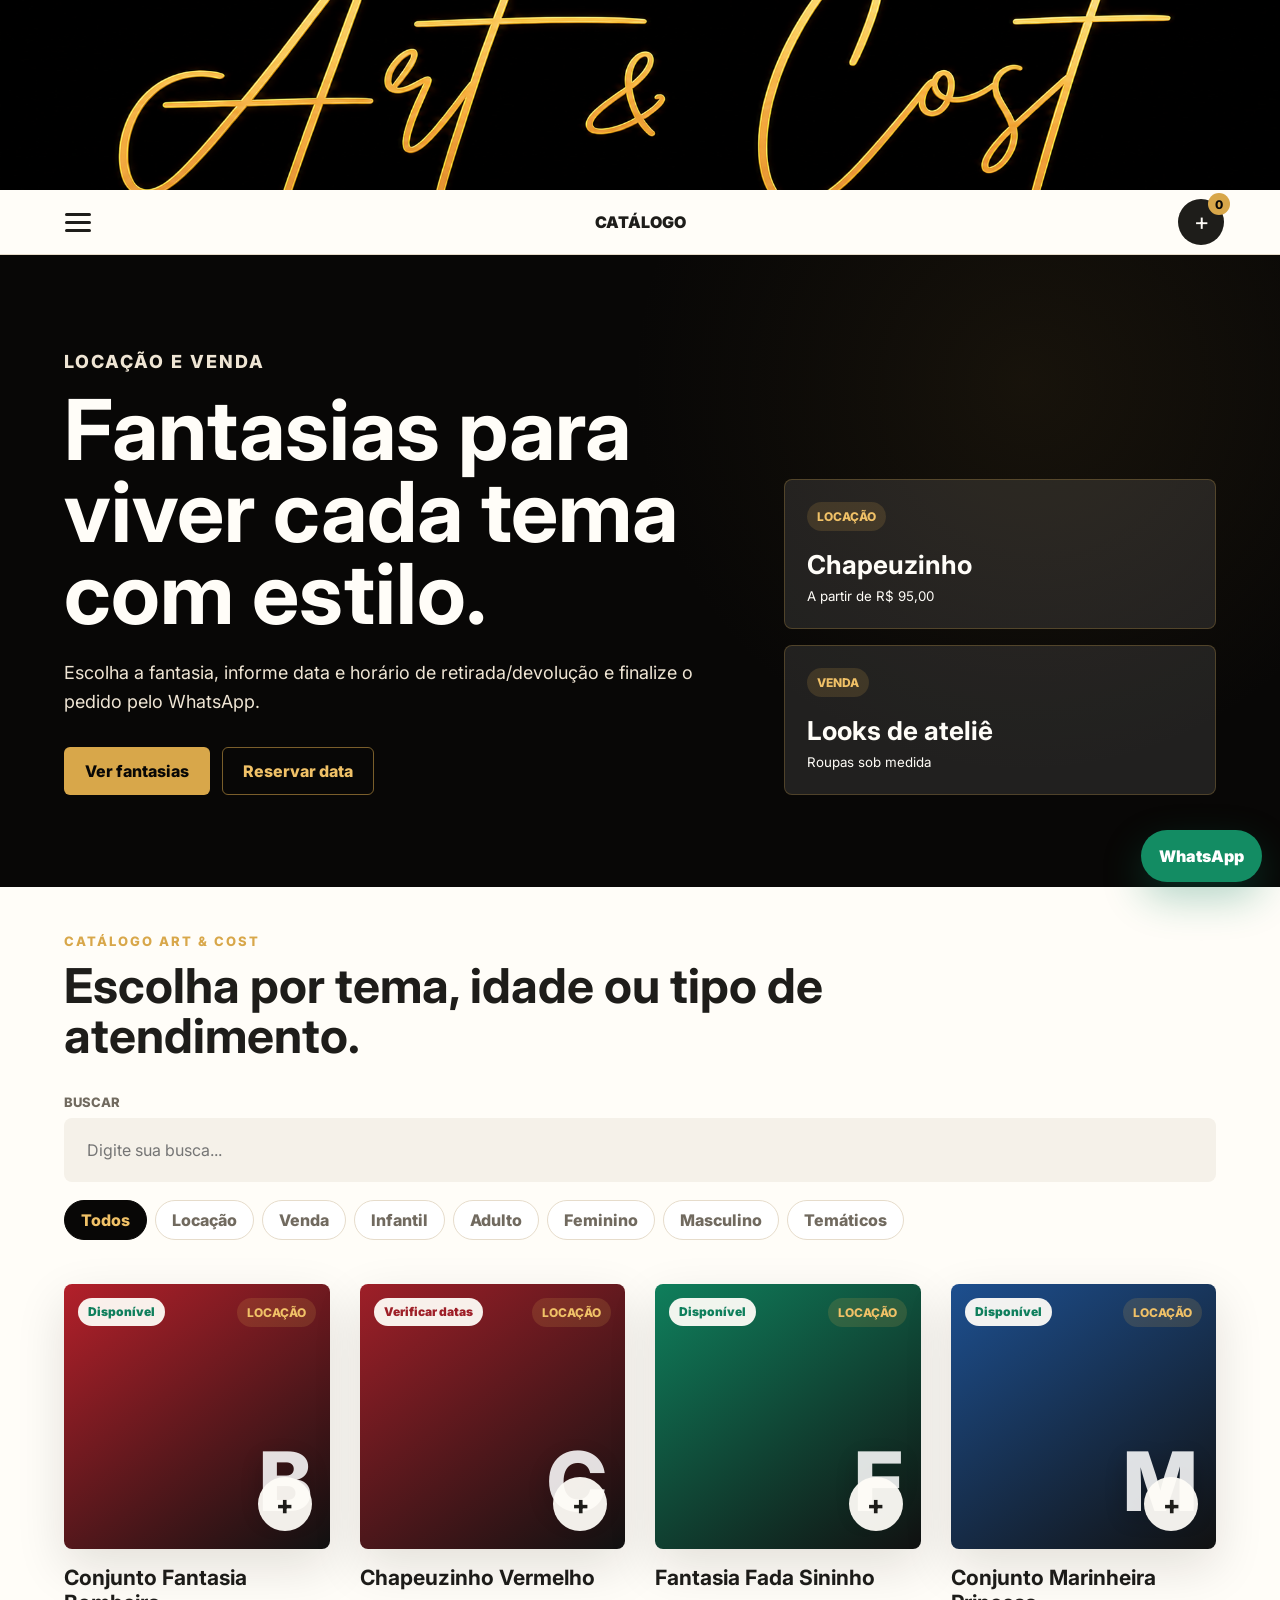
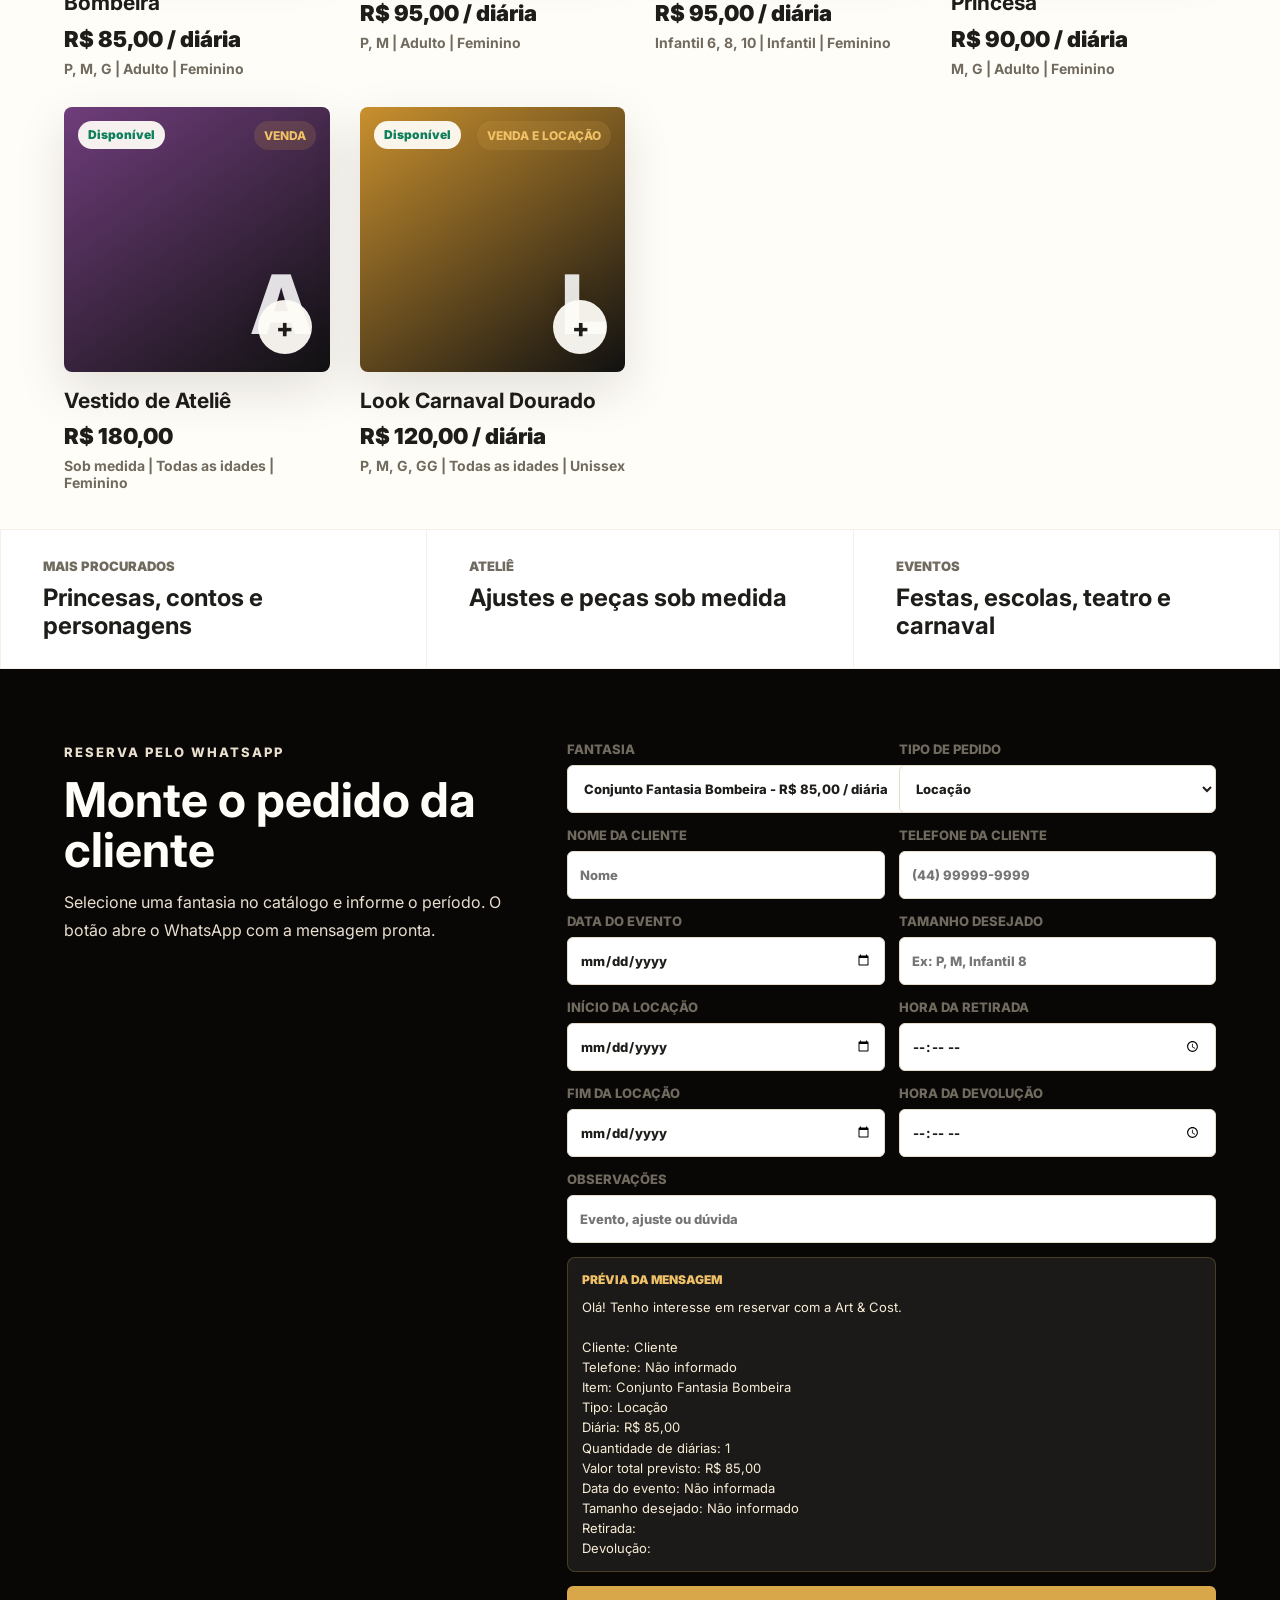
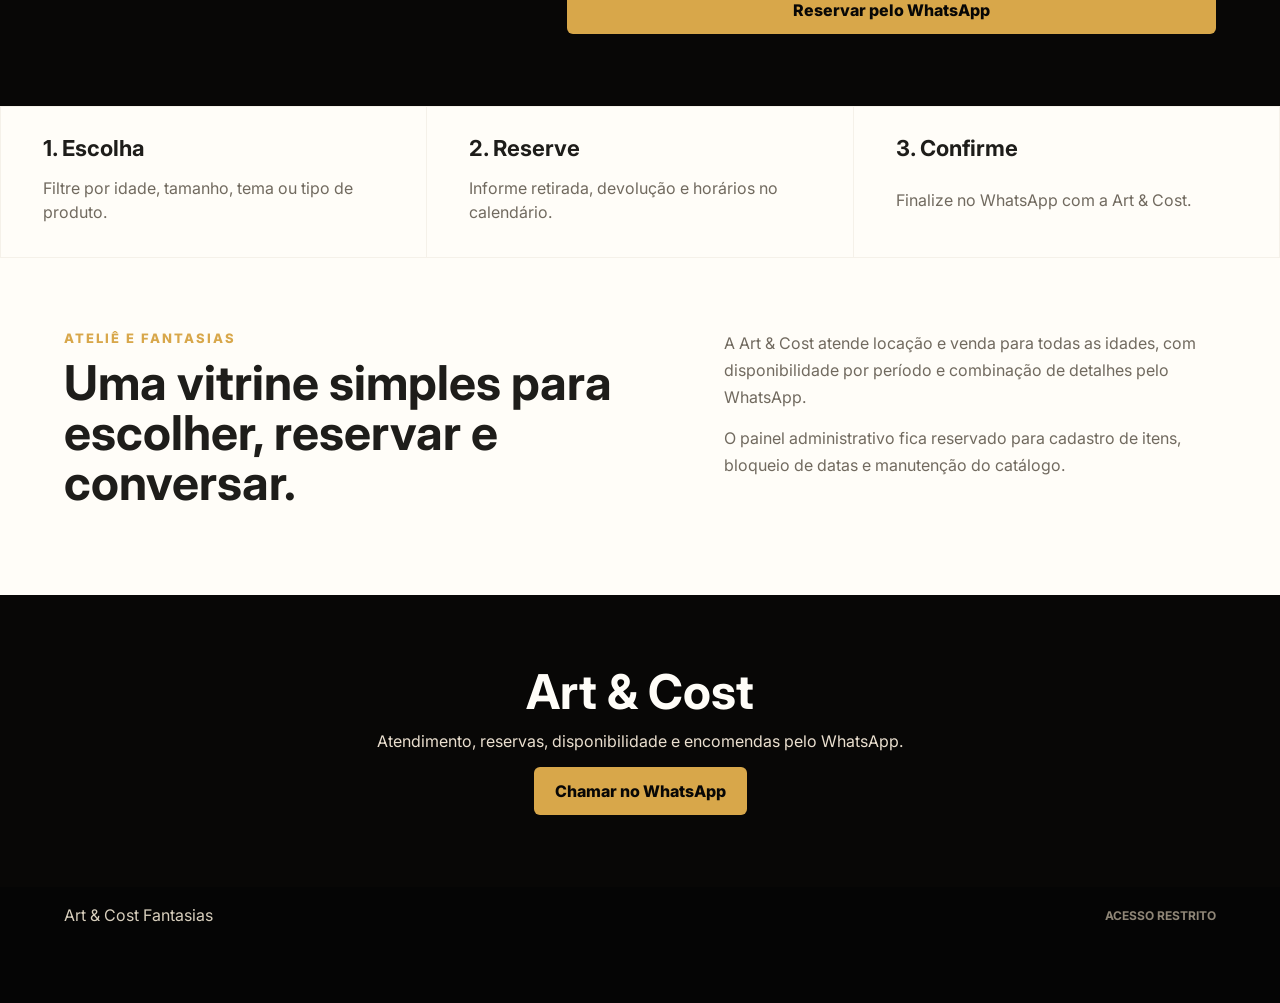
==== commit 8e806de0: "Reforca telefone obrigatorio" ====
--- a/index.html
+++ b/index.html
@@ -15,6 +15,11 @@
       rel="stylesheet"
     />
     <link rel="stylesheet" href="styles.css" />
+    <link rel="icon" href="/favicon.ico" sizes="any" />
+    <link rel="icon" type="image/png" sizes="16x16" href="/assets/favicon-16.png" />
+    <link rel="icon" type="image/png" href="/assets/favicon-32.png" />
+    <link rel="apple-touch-icon" href="/assets/apple-touch-icon.png" />
+    <link rel="manifest" href="/site.webmanifest" />
   </head>
   <body>
     <header class="topbar">
@@ -136,7 +141,7 @@
           </label>
           <label>
             Telefone da cliente
-            <input id="customerPhone" type="tel" placeholder="(44) 99999-9999" required />
+            <input id="customerPhone" type="tel" inputmode="tel" minlength="10" placeholder="(44) 99999-9999" required />
           </label>
           <label>
             Data do evento
@@ -209,276 +214,8 @@
         </div>
       </section>
 
-      <section class="admin-panel" id="admin">
-        <a class="admin-back" href="#contato">Voltar para o site</a>
-        <div class="admin-lock" id="adminLock">
-          <div>
-            <p class="eyebrow">Área administrativa</p>
-            <h2>Acesso ao painel</h2>
-            <p>Acesso reservado para administração do catálogo, reservas e financeiro.</p>
-          </div>
-          <form class="lock-form" id="lockForm">
-            <label>
-              Senha
-              <input id="adminPassword" type="password" placeholder="Digite a senha" autocomplete="current-password" />
-            </label>
-            <button class="primary-action" type="submit">Entrar</button>
-            <p class="lock-hint" id="lockHint">Digite a senha administrativa para continuar.</p>
-          </form>
-        </div>
-
-        <div class="admin-content locked" id="adminContent">
-        <div class="admin-stats" id="adminStats" aria-label="Resumo do painel"></div>
-        <div class="admin-heading">
-          <div>
-            <p class="eyebrow">Painel administrativo inicial</p>
-            <h2>Painel do catálogo</h2>
-          </div>
-          <button class="secondary-action" id="resetCatalog" type="button">
-            Restaurar exemplos
-          </button>
-        </div>
-
-        <div class="admin-grid">
-          <article class="admin-box">
-            <h3>Dados da loja</h3>
-            <label>
-              WhatsApp
-              <input id="adminWhatsapp" type="tel" placeholder="Ex: 5511999999999" />
-            </label>
-            <button class="secondary-action" id="saveWhatsapp" type="button">
-              Salvar WhatsApp
-            </button>
-          </article>
-
-          <article class="admin-box">
-            <h3>Backup do catálogo</h3>
-            <div class="backup-actions">
-              <button class="secondary-action" id="exportCatalog" type="button">
-                Exportar backup
-              </button>
-              <label class="import-button">
-                Importar backup
-                <input id="importCatalog" type="file" accept="application/json,.json" />
-              </label>
-            </div>
-            <p class="admin-note" id="backupStatus">
-              Salve uma cópia dos cadastros enquanto o banco de dados não estiver ligado.
-            </p>
-          </article>
-
-          <article class="admin-box">
-            <h3>Importar planilha</h3>
-            <div class="backup-actions">
-              <button class="secondary-action" id="downloadCsvTemplate" type="button">
-                Baixar modelo CSV
-              </button>
-              <label class="import-button">
-                Importar produtos CSV
-                <input id="importProductsCsv" type="file" accept=".csv,text/csv" />
-              </label>
-            </div>
-            <p class="admin-note" id="csvStatus">
-              Use colunas: nome, preço, tipo, público, gênero, tamanhos, tema, imagem, descrição.
-            </p>
-          </article>
-
-          <article class="admin-box">
-            <h3>Bloquear data</h3>
-            <form class="block-form" id="blockForm">
-              <label>
-                Fantasia
-                <select id="blockProduct"></select>
-              </label>
-              <label>
-                Início
-                <input id="blockStart" type="datetime-local" required />
-              </label>
-              <label>
-                Fim
-                <input id="blockEnd" type="datetime-local" required />
-              </label>
-              <label class="wide-field">
-                Motivo
-                <input id="blockReason" type="text" placeholder="Reserva, ajuste, manutenção" />
-              </label>
-              <button class="secondary-action form-action" type="submit">
-                Adicionar bloqueio
-              </button>
-            </form>
-          </article>
-        </div>
-
-        <form class="admin-form" id="adminForm">
-          <label>
-            Nome
-            <input id="adminName" type="text" required placeholder="Ex: Fantasia Fada" />
-          </label>
-          <label>
-            Preço
-            <input id="adminPrice" type="number" min="0" step="0.01" required />
-          </label>
-          <label>
-            Tipo
-            <select id="adminType">
-              <option value="locacao">Locação</option>
-              <option value="venda">Venda</option>
-              <option value="ambos">Venda e locação</option>
-            </select>
-          </label>
-          <label>
-            Público
-            <select id="adminAudience">
-              <option value="adulto">Adulto</option>
-              <option value="infantil">Infantil</option>
-              <option value="todos">Todas as idades</option>
-            </select>
-          </label>
-          <label>
-            Gênero
-            <select id="adminGender">
-              <option value="unissex">Unissex</option>
-              <option value="feminino">Feminino</option>
-              <option value="masculino">Masculino</option>
-            </select>
-          </label>
-          <label>
-            Tamanhos
-            <input id="adminSizes" type="text" placeholder="P, M, G, Infantil 8" />
-          </label>
-          <label>
-            Tema
-            <input id="adminTheme" type="text" placeholder="Princesa, Halloween, Carnaval" />
-          </label>
-          <label>
-            Cor do card
-            <input id="adminColor" type="color" value="#b3202a" />
-          </label>
-          <fieldset class="image-field wide-field">
-            <legend>Imagem da fantasia</legend>
-            <div class="image-tabs" role="tablist" aria-label="Origem da imagem">
-              <button class="image-tab active" data-image-source="url" type="button">Buscar link</button>
-              <button class="image-tab" data-image-source="file" type="button">Adicionar imagem</button>
-            </div>
-            <label class="image-source active" data-source-panel="url">
-              Link da foto
-              <input id="adminImage" type="url" placeholder="https://..." />
-            </label>
-            <button class="image-search-button" id="searchImageLink" type="button">
-              Pesquisar imagem pelo nome
-            </button>
-            <label class="image-source" data-source-panel="file">
-              Arquivo do computador
-              <input id="adminImageFile" type="file" accept="image/*" />
-            </label>
-            <div class="image-preview empty" id="imagePreview">Prévia da imagem</div>
-          </fieldset>
-          <label class="wide-field">
-            Descrição
-            <textarea id="adminDescription" rows="3" placeholder="Detalhes, medidas, acessórios inclusos"></textarea>
-          </label>
-          <div class="form-actions form-action">
-            <button class="primary-action" id="adminSubmit" type="submit">Adicionar ao catálogo</button>
-            <button class="secondary-action hidden-control" id="cancelEdit" type="button">
-              Cancelar edição
-            </button>
-          </div>
-        </form>
-
-        <div class="admin-list">
-          <div class="admin-list-heading">
-            <h3>Itens e bloqueios cadastrados</h3>
-            <label class="admin-filter">
-              <span>Buscar item</span>
-              <input id="adminProductSearch" type="search" placeholder="Nome, tipo, tamanho ou tema" />
-            </label>
-          </div>
-          <div id="adminList"></div>
-        </div>
-
-        <div class="admin-list">
-          <div class="admin-list-heading">
-            <h3>Solicitações recebidas neste navegador</h3>
-            <div class="admin-list-actions">
-              <label class="admin-filter">
-                <span>Status</span>
-                <select id="orderStatusFilter">
-                  <option value="todos">Todos</option>
-                  <option value="solicitado">Solicitado</option>
-                  <option value="reservado">Reservado</option>
-                  <option value="retirado">Retirado</option>
-                  <option value="devolvido">Devolvido</option>
-                  <option value="cancelado">Cancelado</option>
-                </select>
-              </label>
-              <button class="admin-delete" id="clearOrders" type="button">Limpar histórico</button>
-            </div>
-          </div>
-          <div id="ordersList"></div>
-        </div>
-
-        <div class="admin-list finance-panel">
-          <div class="admin-list-heading">
-            <h3>Fluxo de entradas e saídas</h3>
-            <div class="admin-list-actions">
-              <button class="admin-edit" id="exportCashflow" type="button">Exportar CSV</button>
-              <button class="admin-delete" id="clearCashflow" type="button">Limpar fluxo</button>
-            </div>
-          </div>
-          <div class="finance-summary" id="financeSummary" aria-label="Resumo financeiro"></div>
-          <form class="finance-form" id="cashflowForm">
-            <label>
-              Data
-              <input id="cashflowDate" type="date" required />
-            </label>
-            <label>
-              Tipo
-              <select id="cashflowType" required>
-                <option value="entrada">Entrada</option>
-                <option value="saida">Saída</option>
-              </select>
-            </label>
-            <label>
-              Categoria
-              <select id="cashflowCategory" required>
-                <option value="locacao">Locação</option>
-                <option value="venda">Venda</option>
-                <option value="ajuste">Ajuste</option>
-                <option value="manutencao">Manutenção</option>
-                <option value="outros">Outros</option>
-              </select>
-            </label>
-            <label>
-              Valor
-              <input id="cashflowAmount" type="number" min="0" step="0.01" required />
-            </label>
-            <label class="wide-field">
-              Descrição
-              <input id="cashflowDescription" type="text" placeholder="Ex: Locação Chapeuzinho - Maria" required />
-            </label>
-            <button class="secondary-action form-action" type="submit">Adicionar lançamento</button>
-          </form>
-          <div class="finance-table-wrap">
-            <table class="finance-table">
-              <thead>
-                <tr>
-                  <th>Data</th>
-                  <th>Tipo</th>
-                  <th>Categoria</th>
-                  <th>Descrição</th>
-                  <th>Valor</th>
-                  <th>Ação</th>
-                </tr>
-              </thead>
-              <tbody id="cashflowList"></tbody>
-            </table>
-          </div>
-        </div>
-        </div>
-      </section>
-
       <section class="contact-band" id="contato">
-          <h2>Art & Cost</h2>
+        <h2>Art & Cost</h2>
         <p>Atendimento, reservas, disponibilidade e encomendas pelo WhatsApp.</p>
         <a class="primary-action" id="contactWhatsapp" href="#">Chamar no WhatsApp</a>
       </section>
@@ -486,7 +223,7 @@
 
     <footer class="site-footer">
       <span>Art & Cost Fantasias</span>
-      <a href="#admin" class="admin-access">Acesso restrito</a>
+      <a href="/admin" class="admin-access" rel="nofollow">Acesso restrito</a>
     </footer>
 
     <a class="whatsapp-float" id="floatingWhatsapp" href="#" aria-label="Chamar no WhatsApp">
--- a/styles.css
+++ b/styles.css
@@ -110,6 +110,15 @@
   min-height: 64px;
   padding: 8px clamp(18px, 5vw, 56px);
   width: 100%;
+}
+
+.admin-home-link {
+  color: var(--ink);
+  justify-self: start;
+}
+
+body.admin-visible .nav-row {
+  grid-template-columns: minmax(130px, auto) 1fr;
 }
 
 .nav-cta {
@@ -666,6 +675,14 @@
   display: block;
 }
 
+body.admin-visible .topbar {
+  position: static;
+}
+
+body.admin-visible .brand img {
+  height: clamp(78px, 12vw, 150px);
+}
+
 .admin-back {
   color: var(--muted);
   display: inline-flex;
@@ -933,14 +950,16 @@
   padding: 20px;
 }
 
-.finance-summary {
+.finance-summary,
+.order-summary {
   display: grid;
   gap: 12px;
   grid-template-columns: repeat(3, minmax(0, 1fr));
   margin: 16px 0;
 }
 
-.finance-summary article {
+.finance-summary article,
+.order-summary article {
   background: var(--soft);
   border: 1px solid var(--line);
   border-radius: 8px;
@@ -950,15 +969,21 @@
   padding: 16px;
 }
 
-.finance-summary span {
+.finance-summary span,
+.order-summary span {
   color: var(--muted);
   font-size: 12px;
   font-weight: 900;
   text-transform: uppercase;
 }
 
-.finance-summary strong {
+.finance-summary strong,
+.order-summary strong {
   font-size: 26px;
+}
+
+.order-summary {
+  grid-template-columns: repeat(5, minmax(0, 1fr));
 }
 
 .finance-form {
@@ -1068,6 +1093,10 @@
   gap: 6px;
   min-width: min(260px, 100%);
   text-transform: uppercase;
+}
+
+.compact-filter {
+  min-width: 150px;
 }
 
 .admin-filter input,
@@ -1303,6 +1332,23 @@
     min-height: 0;
   }
 
+  body.admin-visible .brand img {
+    height: 82px;
+  }
+
+  body.admin-visible .nav-row {
+    grid-template-columns: repeat(2, minmax(0, 1fr));
+    gap: 10px;
+    padding: 10px 16px;
+  }
+
+  body.admin-visible .nav-cta,
+  body.admin-visible .admin-home-link {
+    min-height: 44px;
+    padding: 0 12px;
+    width: 100%;
+  }
+
   .drawer {
     flex-direction: column;
     top: 150px;
@@ -1347,13 +1393,32 @@
   .booking-form,
   .admin-form,
   .admin-grid,
-  .admin-stats,
   .block-form,
   .finance-form,
-  .finance-summary,
   .featured-strip,
   .info-band {
     grid-template-columns: 1fr;
+  }
+
+  .admin-stats,
+  .finance-summary,
+  .order-summary {
+    grid-template-columns: repeat(2, minmax(0, 1fr));
+  }
+
+  .admin-item {
+    align-items: stretch;
+    grid-template-columns: 1fr;
+  }
+
+  .admin-actions {
+    display: grid;
+    grid-template-columns: repeat(2, minmax(0, 1fr));
+  }
+
+  .admin-actions .status-select,
+  .admin-actions button {
+    width: 100%;
   }
 
   .admin-heading {
@@ -1380,6 +1445,16 @@
     min-height: 58px;
     padding-left: 14px;
     padding-right: 14px;
+  }
+
+  body.admin-visible .nav-row {
+    grid-template-columns: 1fr;
+    gap: 8px;
+  }
+
+  .admin-home-link,
+  body.admin-visible .nav-cta {
+    justify-self: stretch;
   }
 
   .brand img {
@@ -1485,6 +1560,53 @@
     padding-right: 14px;
   }
 
+  body.admin-visible .brand img {
+    height: 72px;
+  }
+
+  .admin-panel {
+    padding-top: 24px;
+  }
+
+  .admin-lock {
+    gap: 16px;
+  }
+
+  .admin-lock h2,
+  .admin-heading h2 {
+    font-size: 24px;
+  }
+
+  .admin-stats,
+  .finance-summary,
+  .order-summary {
+    gap: 10px;
+    grid-template-columns: 1fr;
+  }
+
+  .admin-stat,
+  .finance-summary article,
+  .order-summary article {
+    min-height: auto;
+    padding: 14px;
+  }
+
+  .admin-stat strong,
+  .finance-summary strong,
+  .order-summary strong {
+    font-size: 24px;
+  }
+
+  .admin-form,
+  .block-form,
+  .finance-form {
+    gap: 12px;
+  }
+
+  .image-tabs {
+    grid-template-columns: 1fr;
+  }
+
   .product-add {
     bottom: 12px;
     height: 46px;
@@ -1528,6 +1650,20 @@
     width: 100%;
   }
 
+  .admin-actions {
+    grid-template-columns: 1fr;
+  }
+
+  .finance-panel {
+    margin-left: -2px;
+    margin-right: -2px;
+    padding: 14px;
+  }
+
+  .finance-table {
+    min-width: 640px;
+  }
+
   dl div {
     display: grid;
     gap: 4px;
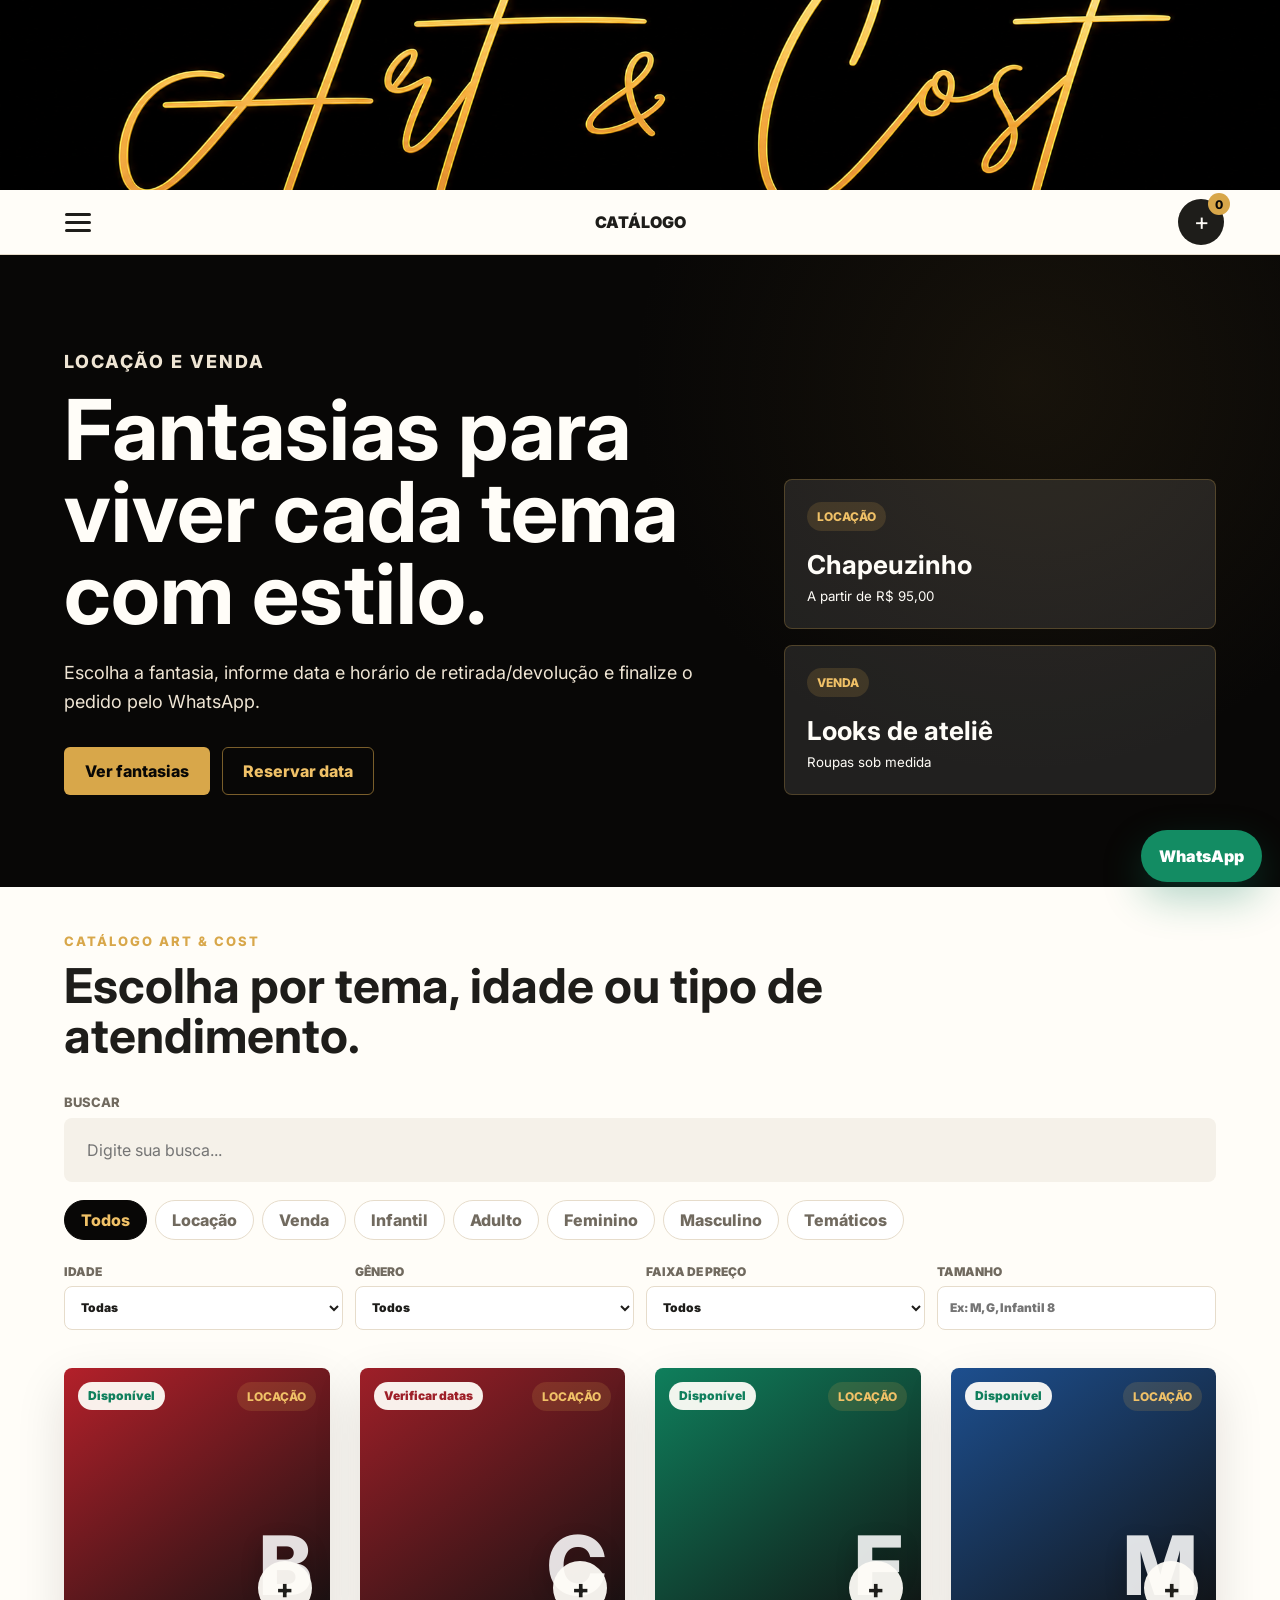
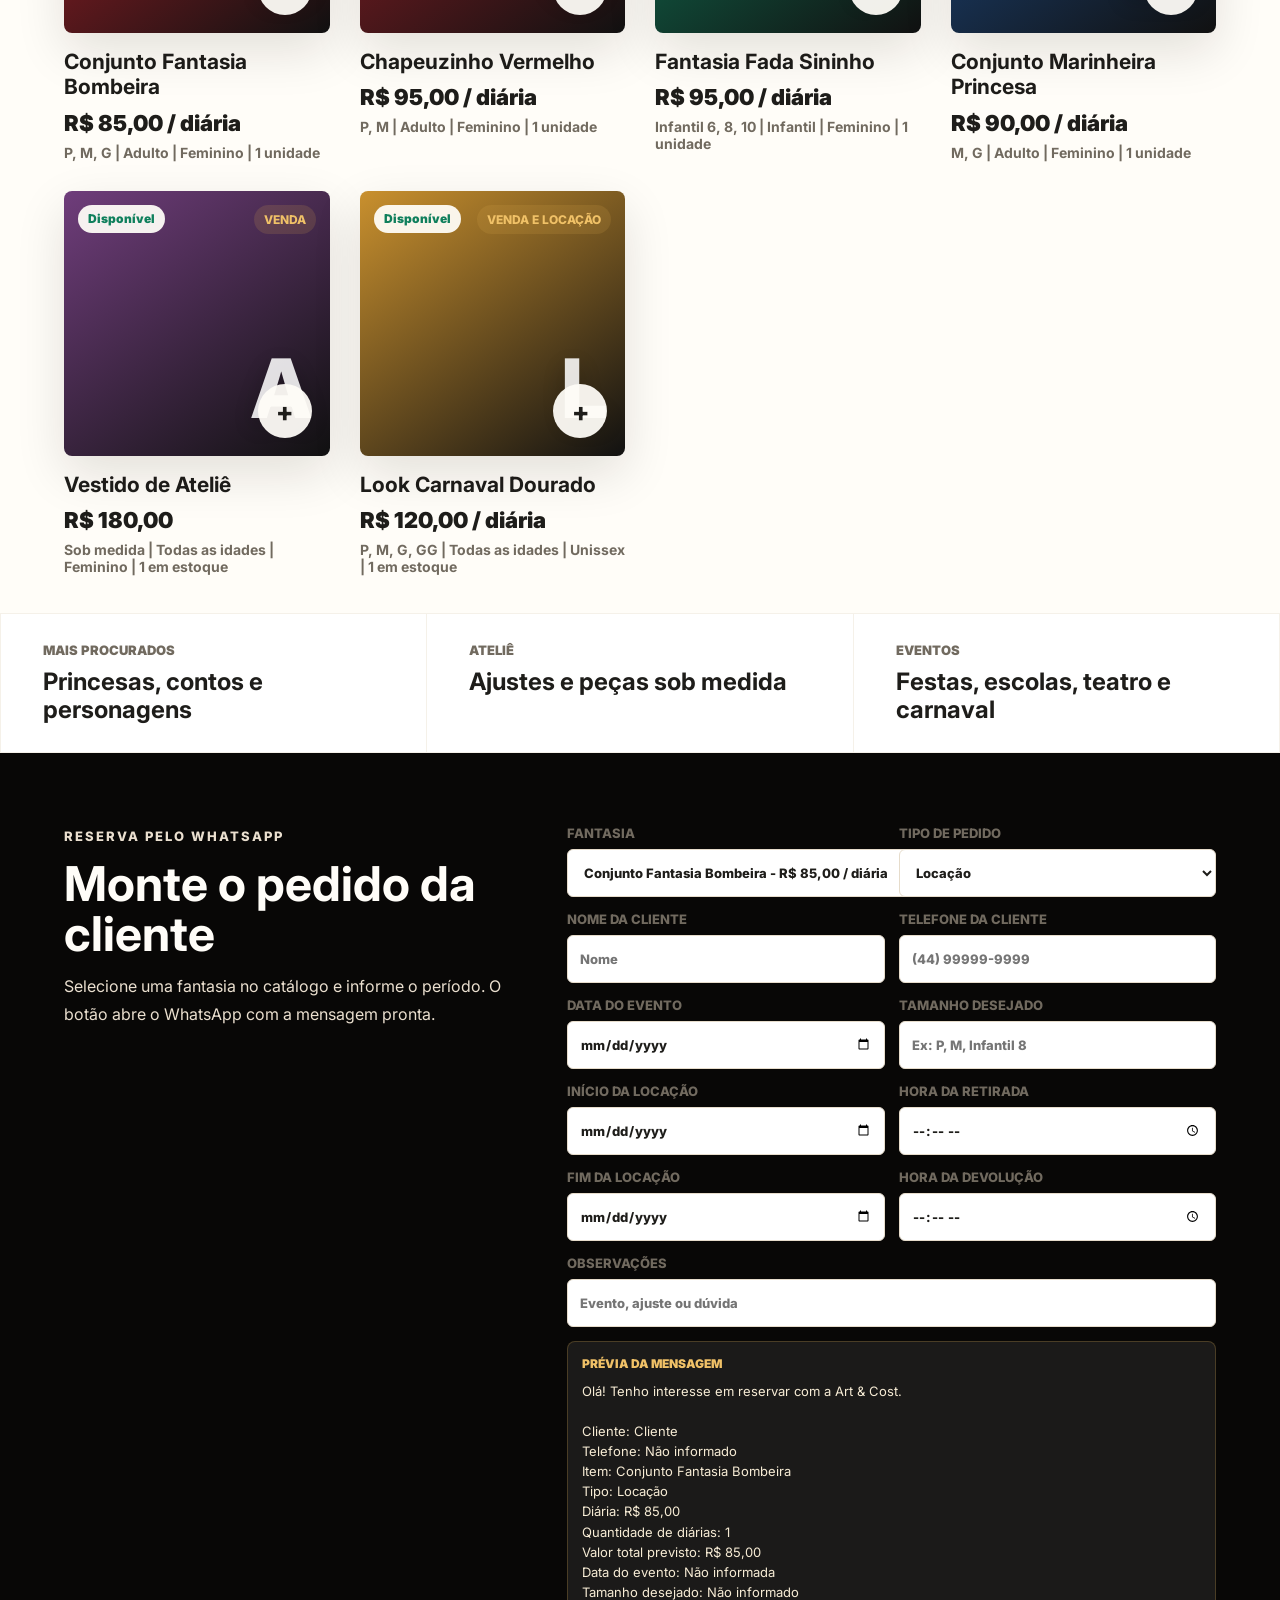
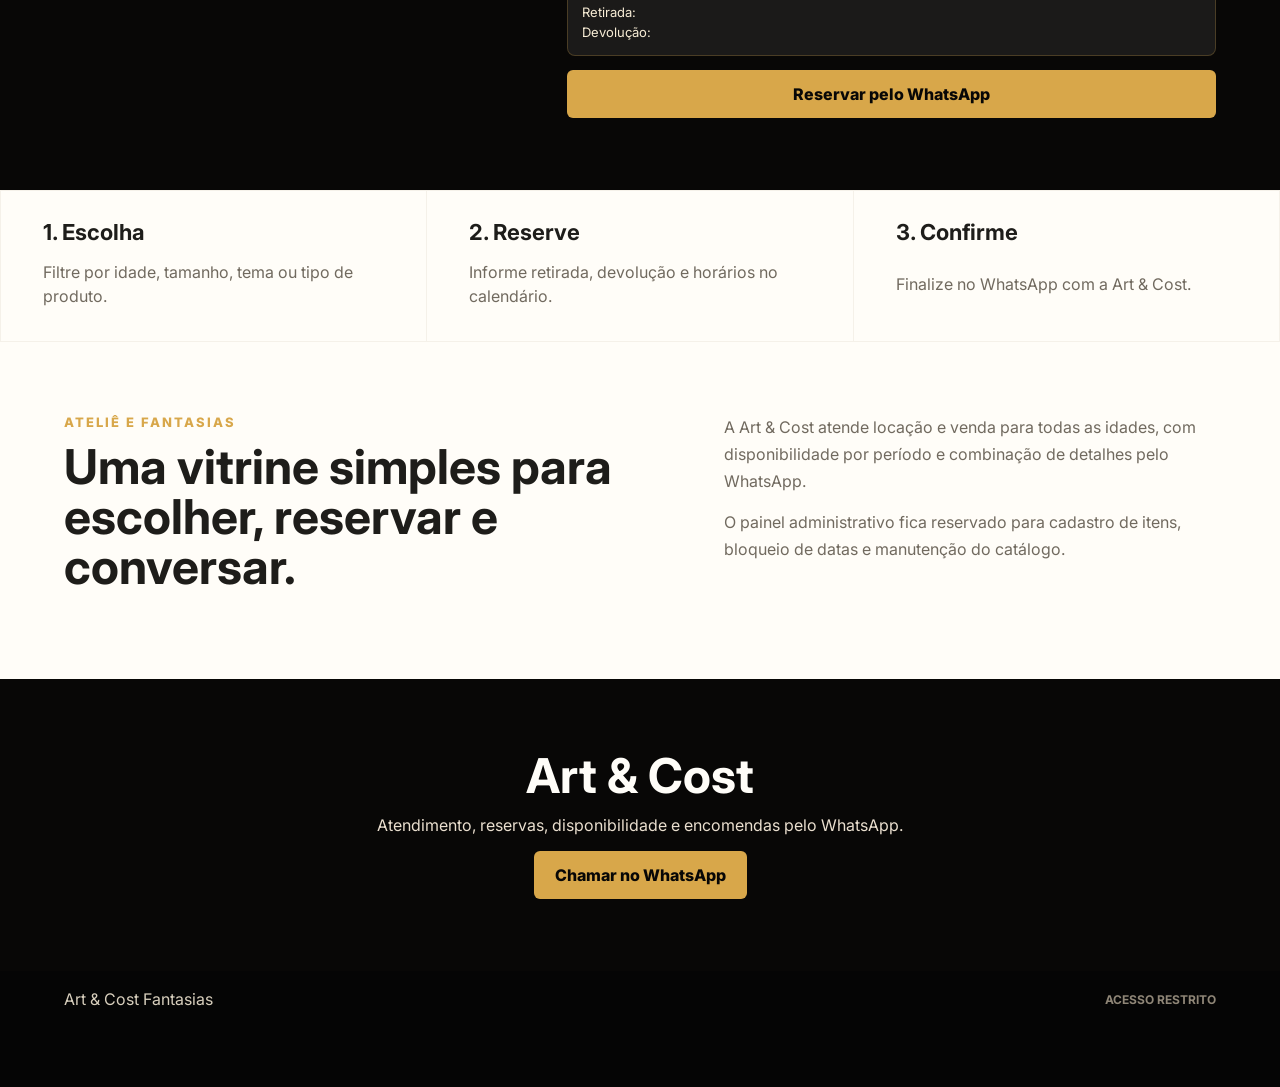
==== commit c47ff597: "Melhora operacao do painel" ====
--- a/index.html
+++ b/index.html
@@ -97,6 +97,39 @@
           <button class="segment" data-filter="masculino" type="button">Masculino</button>
           <button class="segment" data-filter="tematico" type="button">Temáticos</button>
         </div>
+
+        <div class="catalog-filters" aria-label="Filtros avançados do catálogo">
+          <label>
+            Idade
+            <select id="audienceFilter">
+              <option value="todos">Todas</option>
+              <option value="infantil">Infantil</option>
+              <option value="adulto">Adulto</option>
+            </select>
+          </label>
+          <label>
+            Gênero
+            <select id="genderFilter">
+              <option value="todos">Todos</option>
+              <option value="feminino">Feminino</option>
+              <option value="masculino">Masculino</option>
+              <option value="unissex">Unissex</option>
+            </select>
+          </label>
+          <label>
+            Faixa de preço
+            <select id="priceFilter">
+              <option value="todos">Todos</option>
+              <option value="ate-100">Até R$ 100</option>
+              <option value="100-200">R$ 100 a R$ 200</option>
+              <option value="acima-200">Acima de R$ 200</option>
+            </select>
+          </label>
+          <label>
+            Tamanho
+            <input id="sizeFilter" type="search" placeholder="Ex: M, G, Infantil 8" />
+          </label>
+        </div>
       </section>
 
       <section class="catalog-grid" id="catalogGrid" aria-live="polite"></section>
--- a/styles.css
+++ b/styles.css
@@ -365,6 +365,31 @@
   color: var(--gold-strong);
 }
 
+.catalog-filters {
+  display: grid;
+  gap: 12px;
+  grid-template-columns: repeat(4, minmax(140px, 1fr));
+}
+
+.catalog-filters label {
+  color: var(--muted);
+  display: grid;
+  font-size: 12px;
+  font-weight: 900;
+  gap: 7px;
+  text-transform: uppercase;
+}
+
+.catalog-filters input,
+.catalog-filters select {
+  background: #fff;
+  border: 1px solid var(--line);
+  border-radius: 8px;
+  color: var(--ink);
+  min-height: 44px;
+  padding: 0 12px;
+}
+
 .catalog-grid {
   display: grid;
   gap: clamp(18px, 3vw, 30px);
@@ -881,6 +906,57 @@
   margin-bottom: 24px;
 }
 
+.admin-dashboard {
+  display: grid;
+  gap: 14px;
+  grid-template-columns: repeat(4, minmax(150px, 1fr));
+  margin-bottom: 18px;
+}
+
+.admin-dashboard article {
+  background: #fff;
+  border: 1px solid var(--line);
+  border-radius: 8px;
+  display: grid;
+  gap: 8px;
+  padding: 16px;
+}
+
+.admin-dashboard span {
+  color: var(--muted);
+  font-size: 11px;
+  font-weight: 900;
+  text-transform: uppercase;
+}
+
+.admin-dashboard strong {
+  color: var(--ink);
+  font-size: 20px;
+}
+
+.admin-dashboard ul {
+  display: grid;
+  gap: 8px;
+  list-style: none;
+  margin: 0;
+  padding: 0;
+}
+
+.admin-dashboard li {
+  color: var(--muted);
+  font-size: 13px;
+  font-weight: 700;
+}
+
+.admin-dashboard li strong {
+  color: var(--gold-strong);
+  font-size: 13px;
+}
+
+.wide-dashboard-card {
+  grid-column: span 2;
+}
+
 .admin-box {
   background: var(--soft);
   border: 1px solid var(--line);
@@ -1070,6 +1146,13 @@
   margin-top: 34px;
 }
 
+.agenda-panel {
+  background: #fff;
+  border: 1px solid var(--line);
+  border-radius: 8px;
+  padding: 20px;
+}
+
 .admin-list-heading {
   align-items: center;
   display: flex;
@@ -1124,6 +1207,56 @@
   font-weight: 700;
   margin: 0;
   padding: 18px 0;
+}
+
+.agenda-item {
+  align-items: center;
+  border-top: 1px solid var(--line);
+  display: grid;
+  gap: 16px;
+  grid-template-columns: 96px 1fr;
+  padding: 14px 0;
+}
+
+.agenda-date {
+  background: var(--soft);
+  border: 1px solid var(--line);
+  border-radius: 8px;
+  display: grid;
+  gap: 4px;
+  min-height: 70px;
+  padding: 10px;
+  text-align: center;
+}
+
+.agenda-date strong {
+  color: var(--ink);
+  font-size: 18px;
+}
+
+.agenda-date span,
+.agenda-item span {
+  color: var(--muted);
+  font-size: 13px;
+  font-weight: 700;
+}
+
+.agenda-item > div:last-child strong {
+  color: var(--ink);
+  display: block;
+  margin-bottom: 5px;
+}
+
+.agenda-item.retirada .agenda-date {
+  border-color: rgba(15, 127, 92, 0.35);
+}
+
+.agenda-item.devolucao .agenda-date {
+  border-color: rgba(216, 167, 74, 0.55);
+}
+
+.agenda-item.bloqueio .agenda-date {
+  border-color: rgba(158, 31, 40, 0.35);
 }
 
 .status-select {
@@ -1386,6 +1519,11 @@
     grid-template-columns: repeat(2, minmax(0, 1fr));
   }
 
+  .catalog-filters,
+  .admin-dashboard {
+    grid-template-columns: repeat(2, minmax(0, 1fr));
+  }
+
   .product-card h3 {
     font-size: 18px;
   }
@@ -1404,6 +1542,10 @@
   .finance-summary,
   .order-summary {
     grid-template-columns: repeat(2, minmax(0, 1fr));
+  }
+
+  .wide-dashboard-card {
+    grid-column: auto;
   }
 
   .admin-item {
@@ -1578,9 +1720,14 @@
   }
 
   .admin-stats,
+  .admin-dashboard,
   .finance-summary,
   .order-summary {
     gap: 10px;
+    grid-template-columns: 1fr;
+  }
+
+  .catalog-filters {
     grid-template-columns: 1fr;
   }
 
@@ -1660,6 +1807,20 @@
     padding: 14px;
   }
 
+  .agenda-panel {
+    padding: 14px;
+  }
+
+  .agenda-item {
+    align-items: stretch;
+    grid-template-columns: 1fr;
+  }
+
+  .agenda-date {
+    min-height: auto;
+    text-align: left;
+  }
+
   .finance-table {
     min-width: 640px;
   }
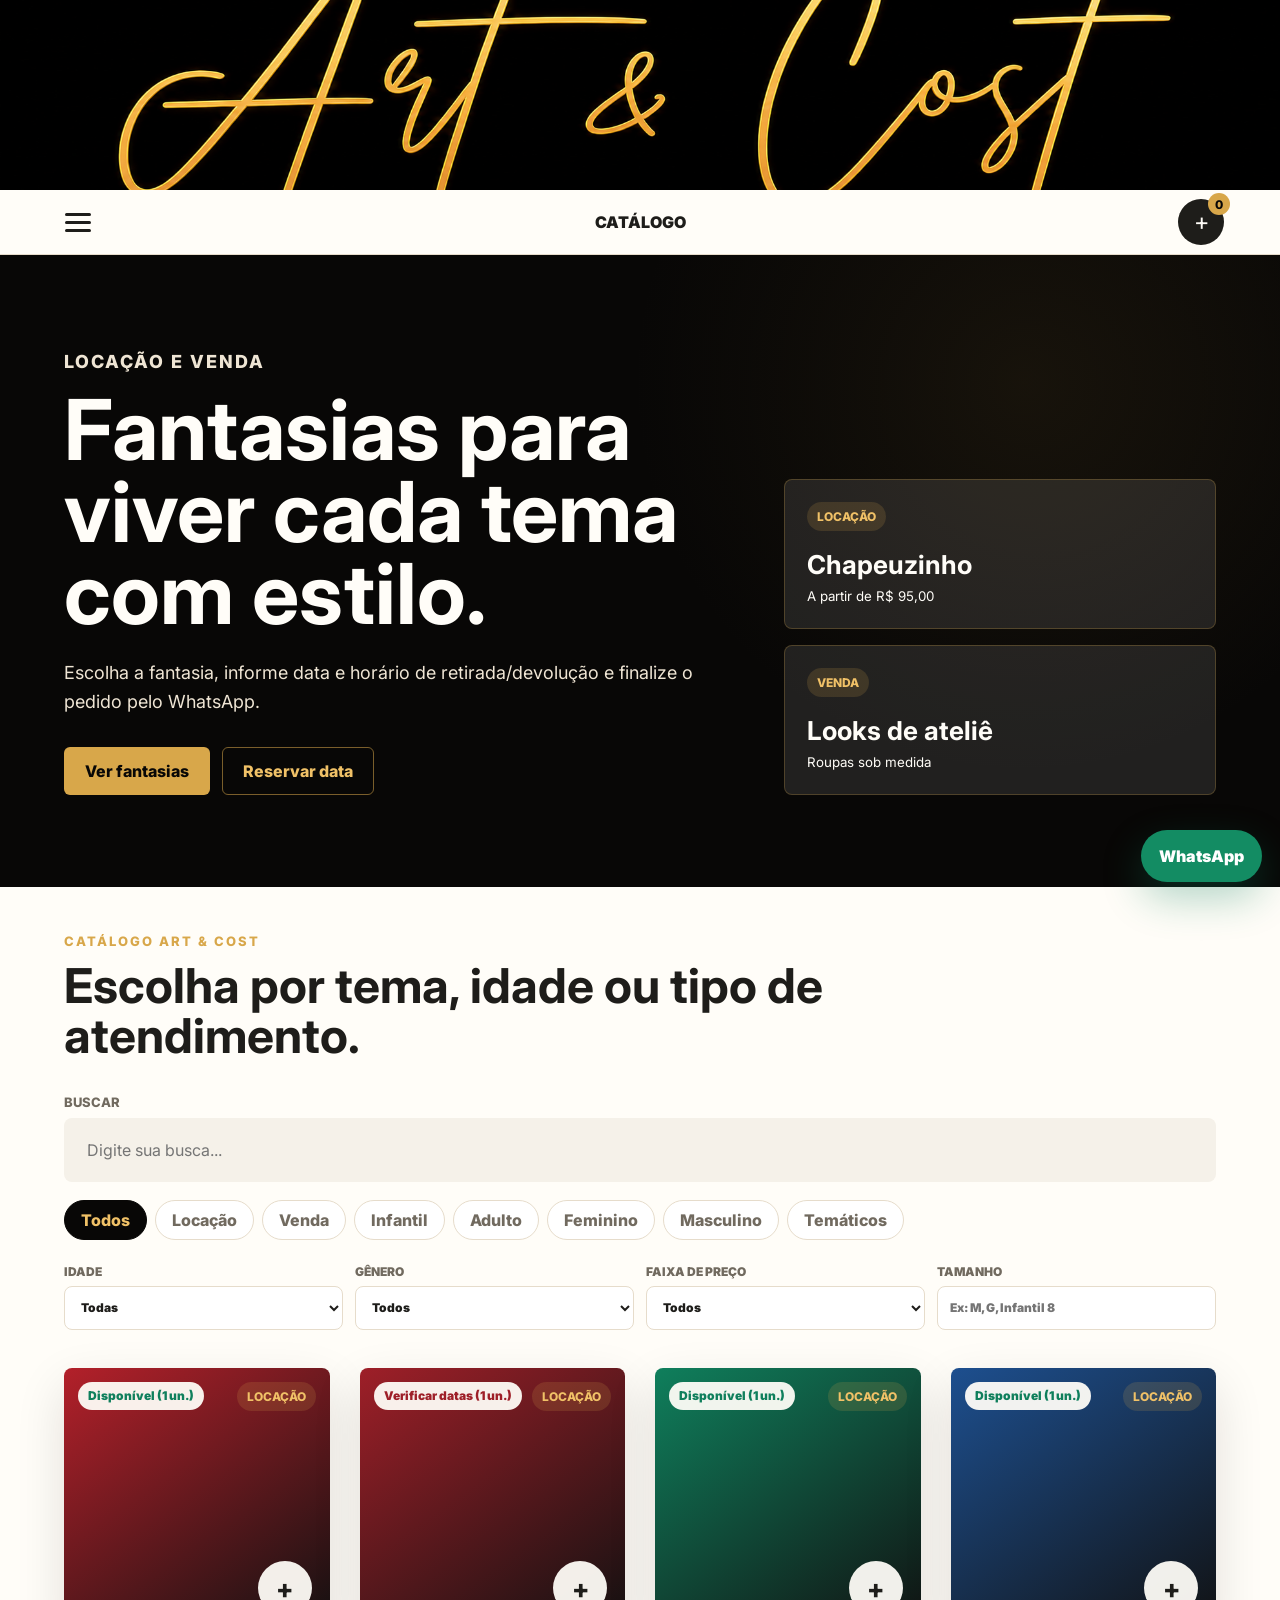
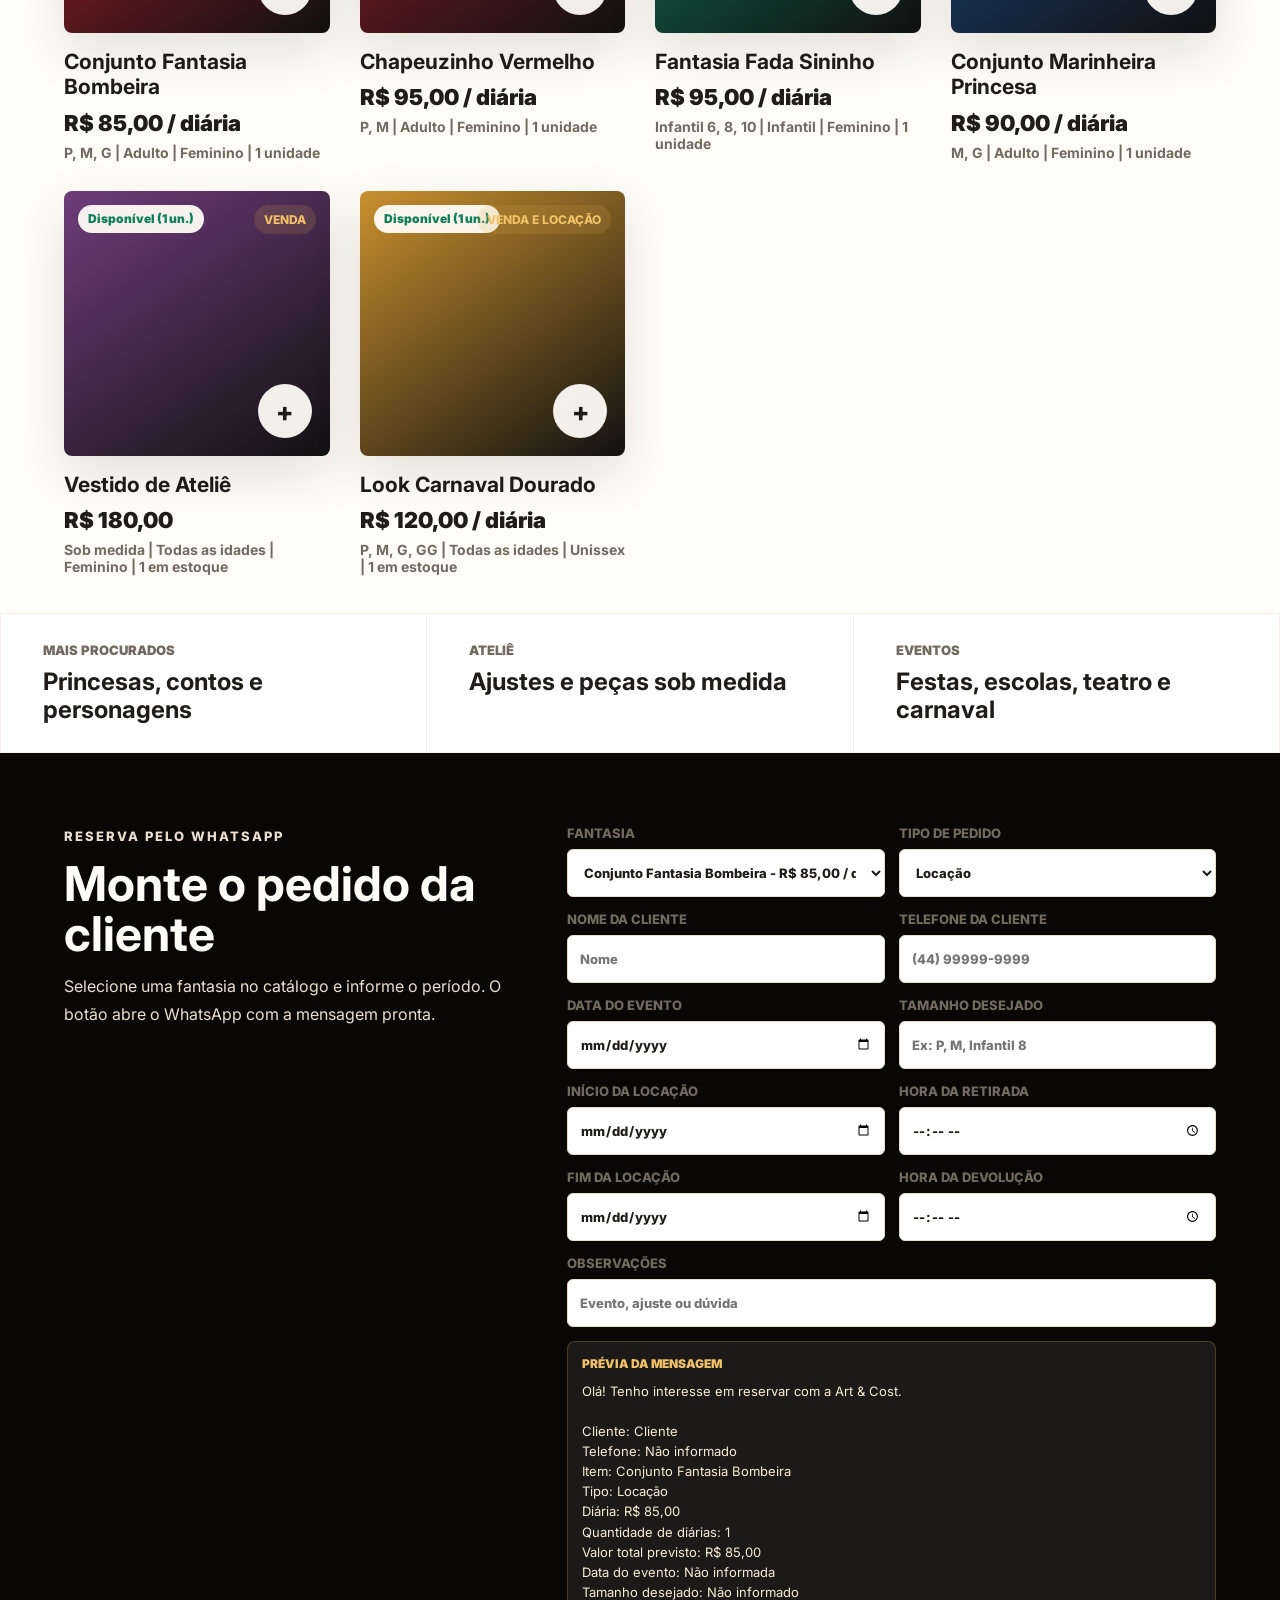
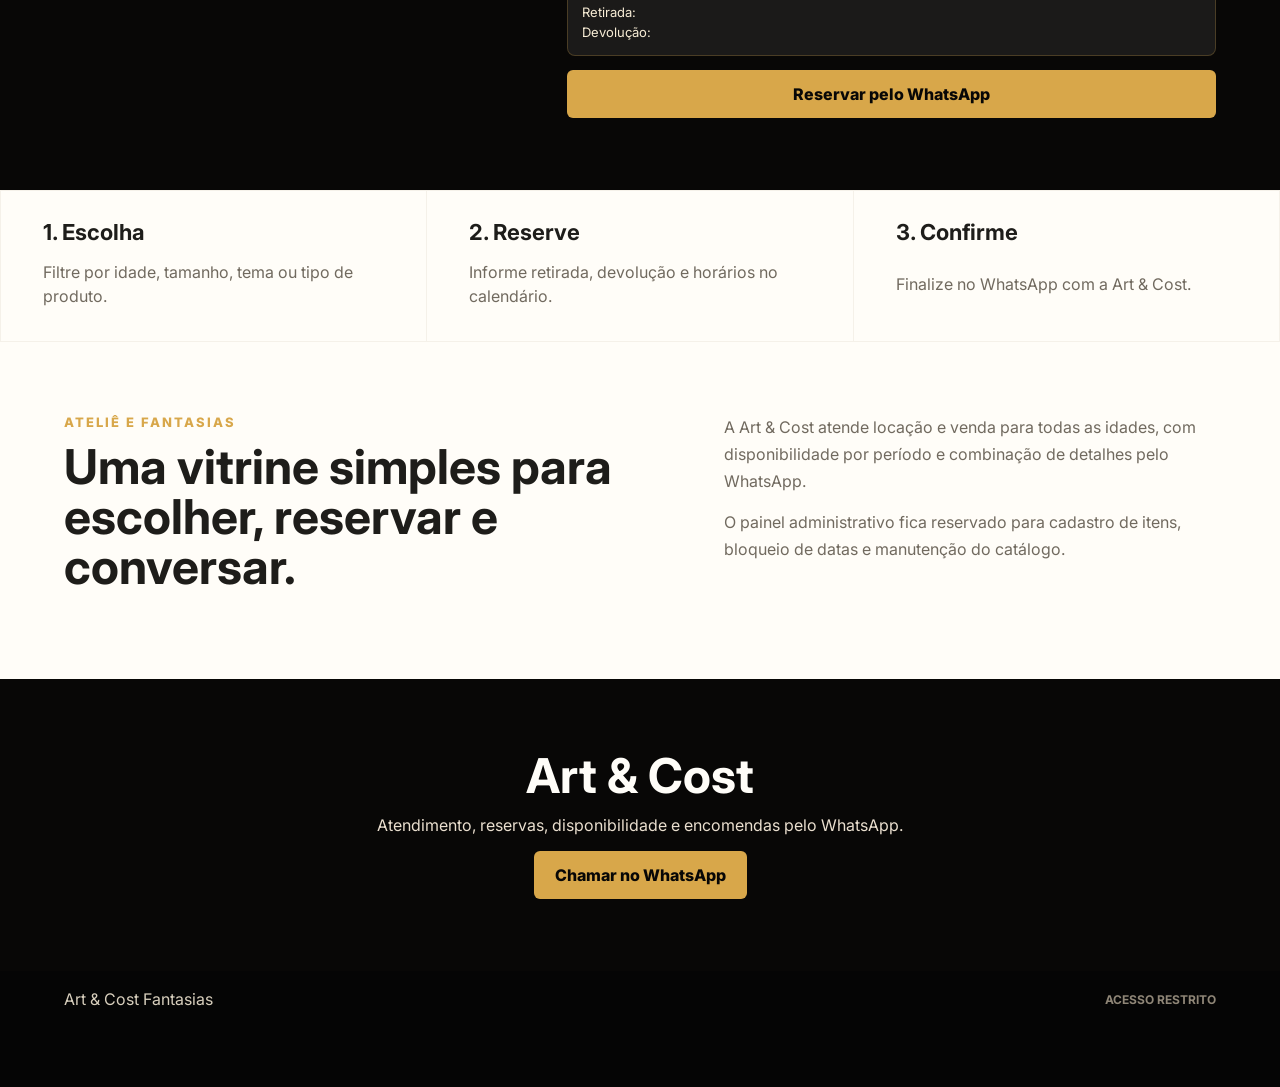
==== commit 893d311b: "Corrige enquadramento da foto no modal" ====
--- a/index.html
+++ b/index.html
@@ -14,7 +14,7 @@
       href="https://fonts.googleapis.com/css2?family=Inter:wght@400;500;600;700;800&family=Parisienne&display=swap"
       rel="stylesheet"
     />
-    <link rel="stylesheet" href="styles.css" />
+    <link rel="stylesheet" href="styles.css?v=20260904-2" />
     <link rel="icon" href="/favicon.ico" sizes="any" />
     <link rel="icon" type="image/png" sizes="16x16" href="/assets/favicon-16.png" />
     <link rel="icon" type="image/png" href="/assets/favicon-32.png" />
@@ -286,6 +286,6 @@
       </div>
     </dialog>
 
-    <script src="app.js"></script>
+    <script src="app.js?v=20260904-2"></script>
   </body>
 </html>
--- a/styles.css
+++ b/styles.css
@@ -17,6 +17,7 @@
 }
 
 html {
+  overflow-x: hidden;
   scroll-behavior: smooth;
 }
 
@@ -25,6 +26,15 @@
   background: var(--paper);
   color: var(--ink);
   font-family: Inter, Arial, sans-serif;
+  overflow-x: hidden;
+}
+
+body.dialog-open {
+  left: 0;
+  overflow: hidden;
+  position: fixed;
+  right: 0;
+  width: 100%;
 }
 
 a {
@@ -37,6 +47,7 @@
 select,
 textarea {
   font: inherit;
+  max-width: 100%;
 }
 
 .topbar {
@@ -466,6 +477,14 @@
   position: absolute;
   right: 18px;
   width: 54px;
+  z-index: 3;
+}
+
+.product-add:disabled,
+.primary-action:disabled {
+  background: rgba(255, 253, 248, 0.68);
+  color: var(--muted);
+  cursor: not-allowed;
 }
 
 .product-card h3 {
@@ -536,7 +555,9 @@
   border-radius: 6px;
   color: var(--ink);
   min-height: 48px;
+  min-width: 0;
   padding: 0 12px;
+  width: 100%;
 }
 
 .admin-form textarea {
@@ -618,9 +639,27 @@
 }
 
 .image-preview img {
+  background: rgba(255, 253, 248, 0.95);
   height: 100%;
-  object-fit: cover;
+  object-fit: contain;
+  padding: 6px;
   width: 100%;
+}
+
+.image-status {
+  color: var(--muted);
+  font-size: 13px;
+  font-weight: 700;
+  line-height: 1.4;
+  margin: 0;
+}
+
+.image-status.success {
+  color: var(--green);
+}
+
+.image-status.error {
+  color: var(--red);
 }
 
 .form-action,
@@ -874,29 +913,44 @@
   padding: 0 10px;
   position: absolute;
   top: 14px;
+  z-index: 3;
 }
 
 .status-pill.blocked {
   color: var(--red);
 }
 
-.product-image img,
-.dialog-media img {
+.product-image img {
+  background: rgba(255, 253, 248, 0.9);
   height: 100%;
   grid-area: 1 / 1;
-  object-fit: cover;
+  object-fit: contain;
+  padding: 6px;
   width: 100%;
+  z-index: 1;
+}
+
+.dialog-media img {
+  grid-area: 1 / 1;
+  height: auto;
+  max-height: min(72dvh, 720px);
+  max-width: 100%;
+  object-fit: contain;
+  width: auto;
+  z-index: 1;
 }
 
 .product-image .tag {
   position: absolute;
   right: 14px;
   top: 14px;
+  z-index: 3;
 }
 
 .product-figure {
   grid-area: 1 / 1;
   justify-self: end;
+  z-index: 2;
 }
 
 .admin-grid {
@@ -904,6 +958,36 @@
   gap: 18px;
   grid-template-columns: repeat(3, minmax(240px, 1fr));
   margin-bottom: 24px;
+}
+
+.admin-local-warning {
+  background: rgba(216, 167, 74, 0.12);
+  border: 1px solid rgba(216, 167, 74, 0.35);
+  border-radius: 8px;
+  display: grid;
+  gap: 6px;
+  margin-bottom: 18px;
+  padding: 14px 16px;
+}
+
+.admin-local-warning strong {
+  color: var(--ink);
+  font-size: 15px;
+}
+
+.admin-local-warning span {
+  color: var(--muted);
+  font-size: 14px;
+  font-weight: 700;
+  line-height: 1.45;
+}
+
+.admin-local-warning span.success {
+  color: var(--green);
+}
+
+.admin-local-warning span.error {
+  color: var(--red);
 }
 
 .admin-dashboard {
@@ -953,6 +1037,15 @@
   font-size: 13px;
 }
 
+.danger-dashboard-card {
+  border-color: rgba(158, 31, 40, 0.35) !important;
+  background: rgba(158, 31, 40, 0.06) !important;
+}
+
+.danger-dashboard-card strong {
+  color: var(--red);
+}
+
 .wide-dashboard-card {
   grid-column: span 2;
 }
@@ -981,6 +1074,45 @@
 .backup-actions {
   display: grid;
   gap: 10px;
+}
+
+.backup-status-card {
+  background: #fff;
+  border: 1px solid var(--line);
+  border-radius: 8px;
+  display: grid;
+  gap: 4px;
+  padding: 12px;
+}
+
+.backup-status-card strong {
+  color: var(--ink);
+  font-size: 14px;
+}
+
+.backup-status-card span {
+  color: var(--muted);
+  font-size: 13px;
+  line-height: 1.45;
+}
+
+.backup-status-card.ok {
+  background: rgba(15, 127, 92, 0.08);
+  border-color: rgba(15, 127, 92, 0.25);
+}
+
+.backup-status-card.warning {
+  background: rgba(216, 167, 74, 0.12);
+  border-color: rgba(216, 167, 74, 0.35);
+}
+
+.backup-status-card.danger {
+  background: rgba(158, 31, 40, 0.08);
+  border-color: rgba(158, 31, 40, 0.35);
+}
+
+.backup-status-card.danger strong {
+  color: var(--red);
 }
 
 .import-button {
@@ -1259,6 +1391,16 @@
   border-color: rgba(158, 31, 40, 0.35);
 }
 
+.agenda-item.atrasado .agenda-date {
+  background: rgba(158, 31, 40, 0.08);
+  border-color: rgba(158, 31, 40, 0.45);
+}
+
+.agenda-item.atrasado .agenda-date strong,
+.agenda-item.atrasado > div:last-child strong {
+  color: var(--red);
+}
+
 .status-select {
   background: #fff;
   border: 1px solid var(--line);
@@ -1277,6 +1419,31 @@
 .admin-item span {
   color: var(--muted);
   line-height: 1.45;
+}
+
+.order-timeline {
+  display: flex;
+  flex-wrap: wrap;
+  gap: 8px;
+  margin-top: 10px;
+}
+
+.order-timeline span {
+  background: var(--soft);
+  border: 1px solid var(--line);
+  border-radius: 999px;
+  color: var(--muted);
+  display: inline-flex;
+  font-size: 11px;
+  gap: 6px;
+  padding: 6px 10px;
+  width: auto;
+}
+
+.order-timeline strong {
+  color: var(--ink);
+  display: inline;
+  font-size: 11px;
 }
 
 .reservation-row {
@@ -1389,9 +1556,11 @@
   border: 0;
   border-radius: 8px;
   box-shadow: var(--shadow);
-  max-width: 920px;
+  max-height: calc(100dvh - 32px);
+  max-width: 1180px;
   padding: 0;
-  width: min(calc(100vw - 28px), 920px);
+  position: relative;
+  width: min(calc(100dvw - 32px), 1100px);
 }
 
 .product-dialog::backdrop {
@@ -1400,28 +1569,42 @@
 
 .product-dialog[open] {
   display: grid;
-  grid-template-columns: minmax(260px, 0.85fr) minmax(260px, 1fr);
-  max-height: calc(100vh - 28px);
+  grid-template-columns: minmax(0, 1.05fr) minmax(300px, 0.8fr);
+  grid-template-rows: minmax(0, 1fr);
+  max-height: calc(100dvh - 32px);
   overflow: auto;
 }
 
 .dialog-close {
+  align-self: start;
   background: var(--black);
   border-radius: 50%;
   color: var(--paper);
+  grid-column: 1;
+  grid-row: 1;
   height: 36px;
-  position: absolute;
-  right: 12px;
-  top: 12px;
+  isolation: isolate;
+  justify-self: end;
+  margin: 12px;
   width: 36px;
-  z-index: 1;
+  z-index: 30;
 }
 
 .dialog-media {
-  min-height: 420px;
+  display: grid;
+  grid-column: 1;
+  grid-row: 1;
+  isolation: isolate;
+  max-height: min(72dvh, 720px);
+  min-height: 0;
+  overflow: hidden;
+  place-items: center;
+  position: relative;
 }
 
 .dialog-content {
+  grid-column: 2;
+  grid-row: 1;
   padding: 36px;
 }
 
@@ -1495,6 +1678,27 @@
     grid-template-columns: 1fr;
   }
 
+  .product-dialog {
+    border-radius: 8px;
+    width: min(calc(100dvw - 24px), 680px);
+  }
+
+  .product-dialog[open] {
+    grid-template-rows: auto auto;
+    max-height: calc(100dvh - 24px);
+  }
+
+  .dialog-close,
+  .dialog-media {
+    grid-column: 1;
+    grid-row: 1;
+  }
+
+  .dialog-content {
+    grid-column: 1;
+    grid-row: 2;
+  }
+
   .hero {
     min-height: auto;
     padding-top: 42px;
@@ -1528,7 +1732,6 @@
     font-size: 18px;
   }
 
-  .booking-form,
   .admin-form,
   .admin-grid,
   .block-form,
@@ -1538,6 +1741,19 @@
     grid-template-columns: 1fr;
   }
 
+  .booking-form {
+    grid-template-columns: repeat(2, minmax(0, 1fr));
+  }
+
+  .booking-form label {
+    grid-column: 1 / -1;
+  }
+
+  .booking-form label:nth-child(5),
+  .booking-form .rental-field {
+    grid-column: auto;
+  }
+
   .admin-stats,
   .finance-summary,
   .order-summary {
@@ -1569,7 +1785,14 @@
   }
 
   .dialog-media {
-    min-height: 260px;
+    aspect-ratio: auto;
+    max-height: 52dvh;
+    min-height: 0;
+  }
+
+  .dialog-media img {
+    max-height: 52dvh;
+    max-width: 100%;
   }
 
   .dialog-content {
@@ -1656,13 +1879,18 @@
   }
 
   .catalog-grid {
-    gap: 20px 14px;
-    padding-left: 14px;
-    padding-right: 14px;
+    gap: 18px 12px;
+    padding-left: 12px;
+    padding-right: 12px;
+  }
+
+  .product-image {
+    aspect-ratio: 4 / 5;
   }
 
   .product-card h3 {
-    font-size: 16px;
+    font-size: 15px;
+    margin-top: 12px;
   }
 
   .status-pill {
@@ -1687,11 +1915,12 @@
   }
 
   .price {
-    font-size: 19px;
+    font-size: 17px;
   }
 
   .meta {
-    font-size: 12px;
+    font-size: 11px;
+    line-height: 1.25;
   }
 
   .booking-panel,
@@ -1702,6 +1931,22 @@
     padding-right: 14px;
   }
 
+  .booking-form {
+    gap: 12px 10px;
+    grid-template-columns: repeat(2, minmax(0, 1fr));
+  }
+
+  .booking-form label:nth-child(5),
+  .booking-form .rental-field {
+    grid-column: auto;
+  }
+
+  .booking-form label:nth-child(5) input,
+  .booking-form .rental-field input {
+    padding-left: 8px;
+    padding-right: 8px;
+  }
+
   body.admin-visible .brand img {
     height: 72px;
   }
@@ -1728,7 +1973,8 @@
   }
 
   .catalog-filters {
-    grid-template-columns: 1fr;
+    gap: 10px;
+    grid-template-columns: repeat(2, minmax(0, 1fr));
   }
 
   .admin-stat,
@@ -1754,11 +2000,16 @@
     grid-template-columns: 1fr;
   }
 
+  .image-preview {
+    aspect-ratio: 3 / 4;
+  }
+
   .product-add {
     bottom: 12px;
-    height: 46px;
+    font-size: 23px;
+    height: 42px;
     right: 12px;
-    width: 46px;
+    width: 42px;
   }
 
   .primary-action,
@@ -1825,6 +2076,36 @@
     min-width: 640px;
   }
 
+  .product-dialog {
+    border-radius: 8px;
+    width: calc(100dvw - 24px);
+  }
+
+  .product-dialog[open] {
+    grid-template-rows: auto auto;
+    max-height: calc(100dvh - 20px);
+  }
+
+  .dialog-close {
+    height: 42px;
+    margin: 10px;
+    width: 42px;
+  }
+
+  .dialog-media {
+    aspect-ratio: auto;
+    max-height: 50dvh;
+  }
+
+  .dialog-media img {
+    max-height: 50dvh;
+    max-width: 100%;
+  }
+
+  .dialog-content {
+    padding: 24px;
+  }
+
   dl div {
     display: grid;
     gap: 4px;
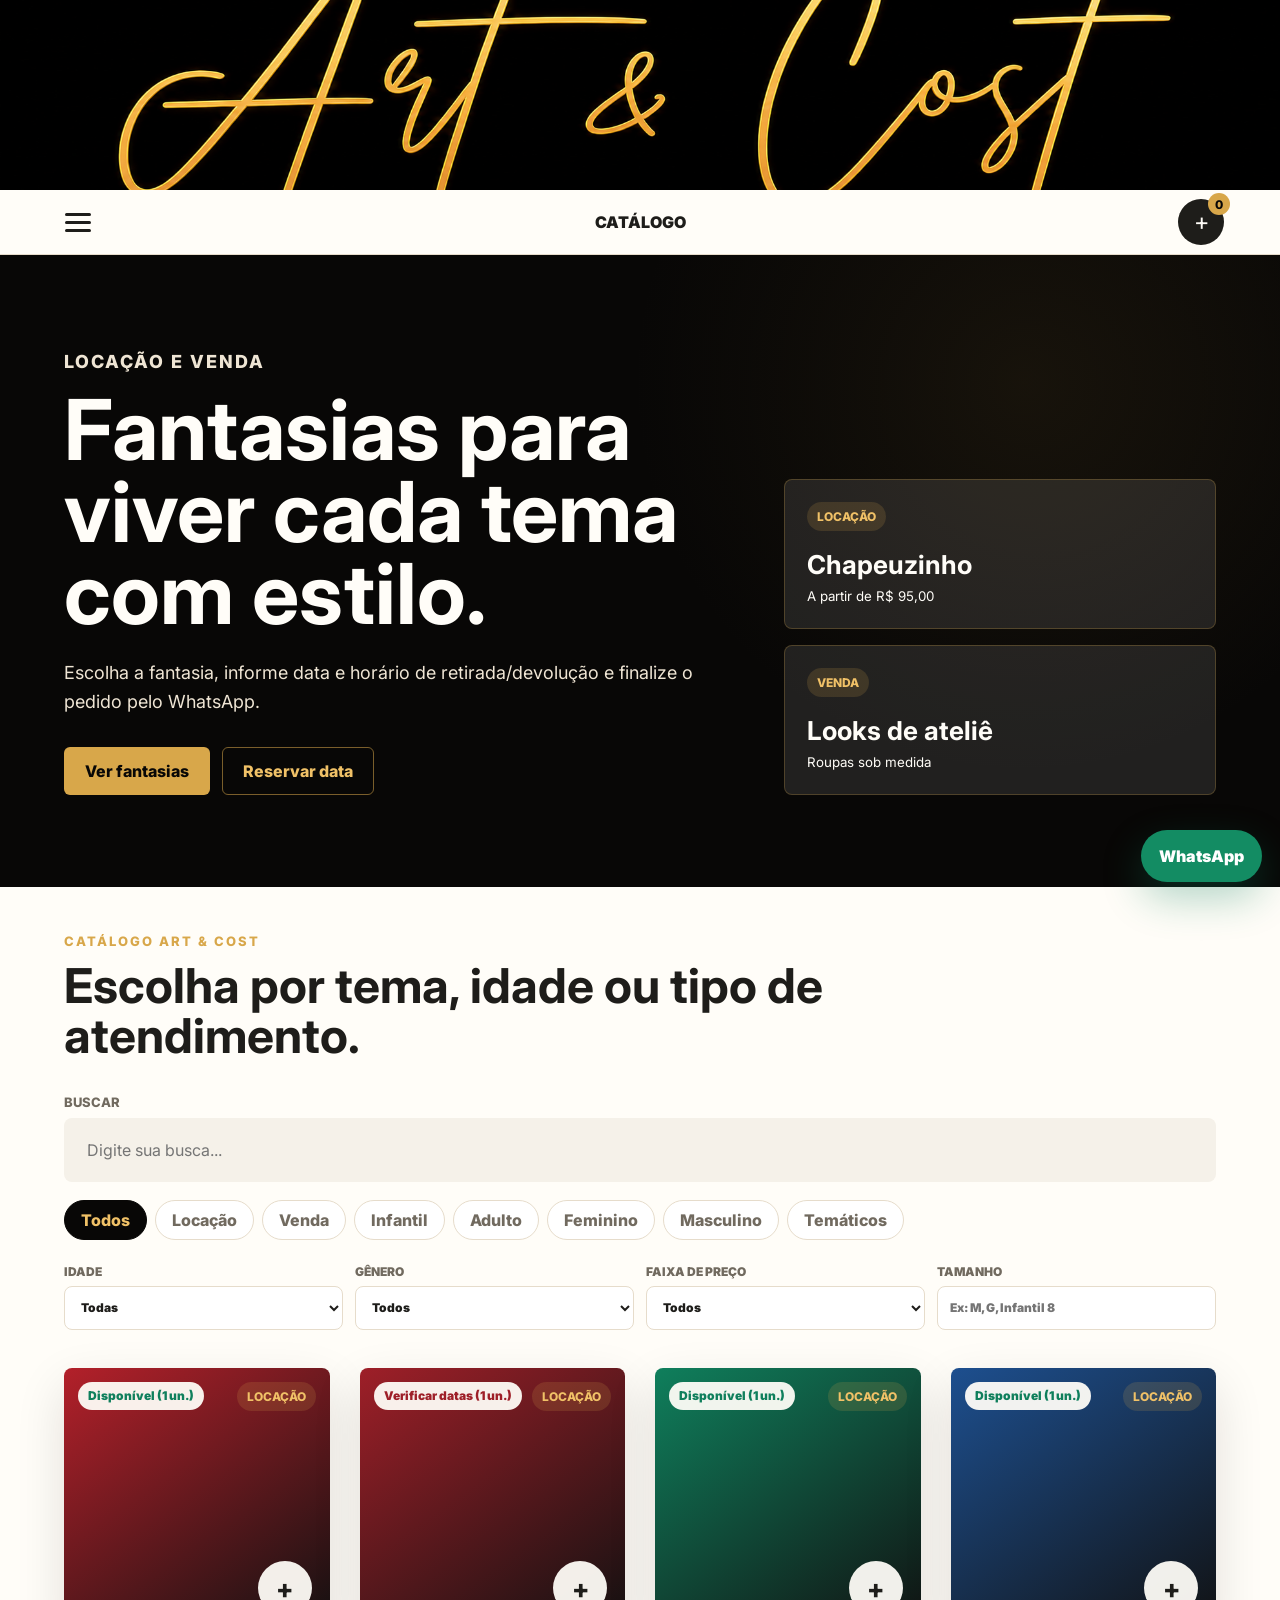
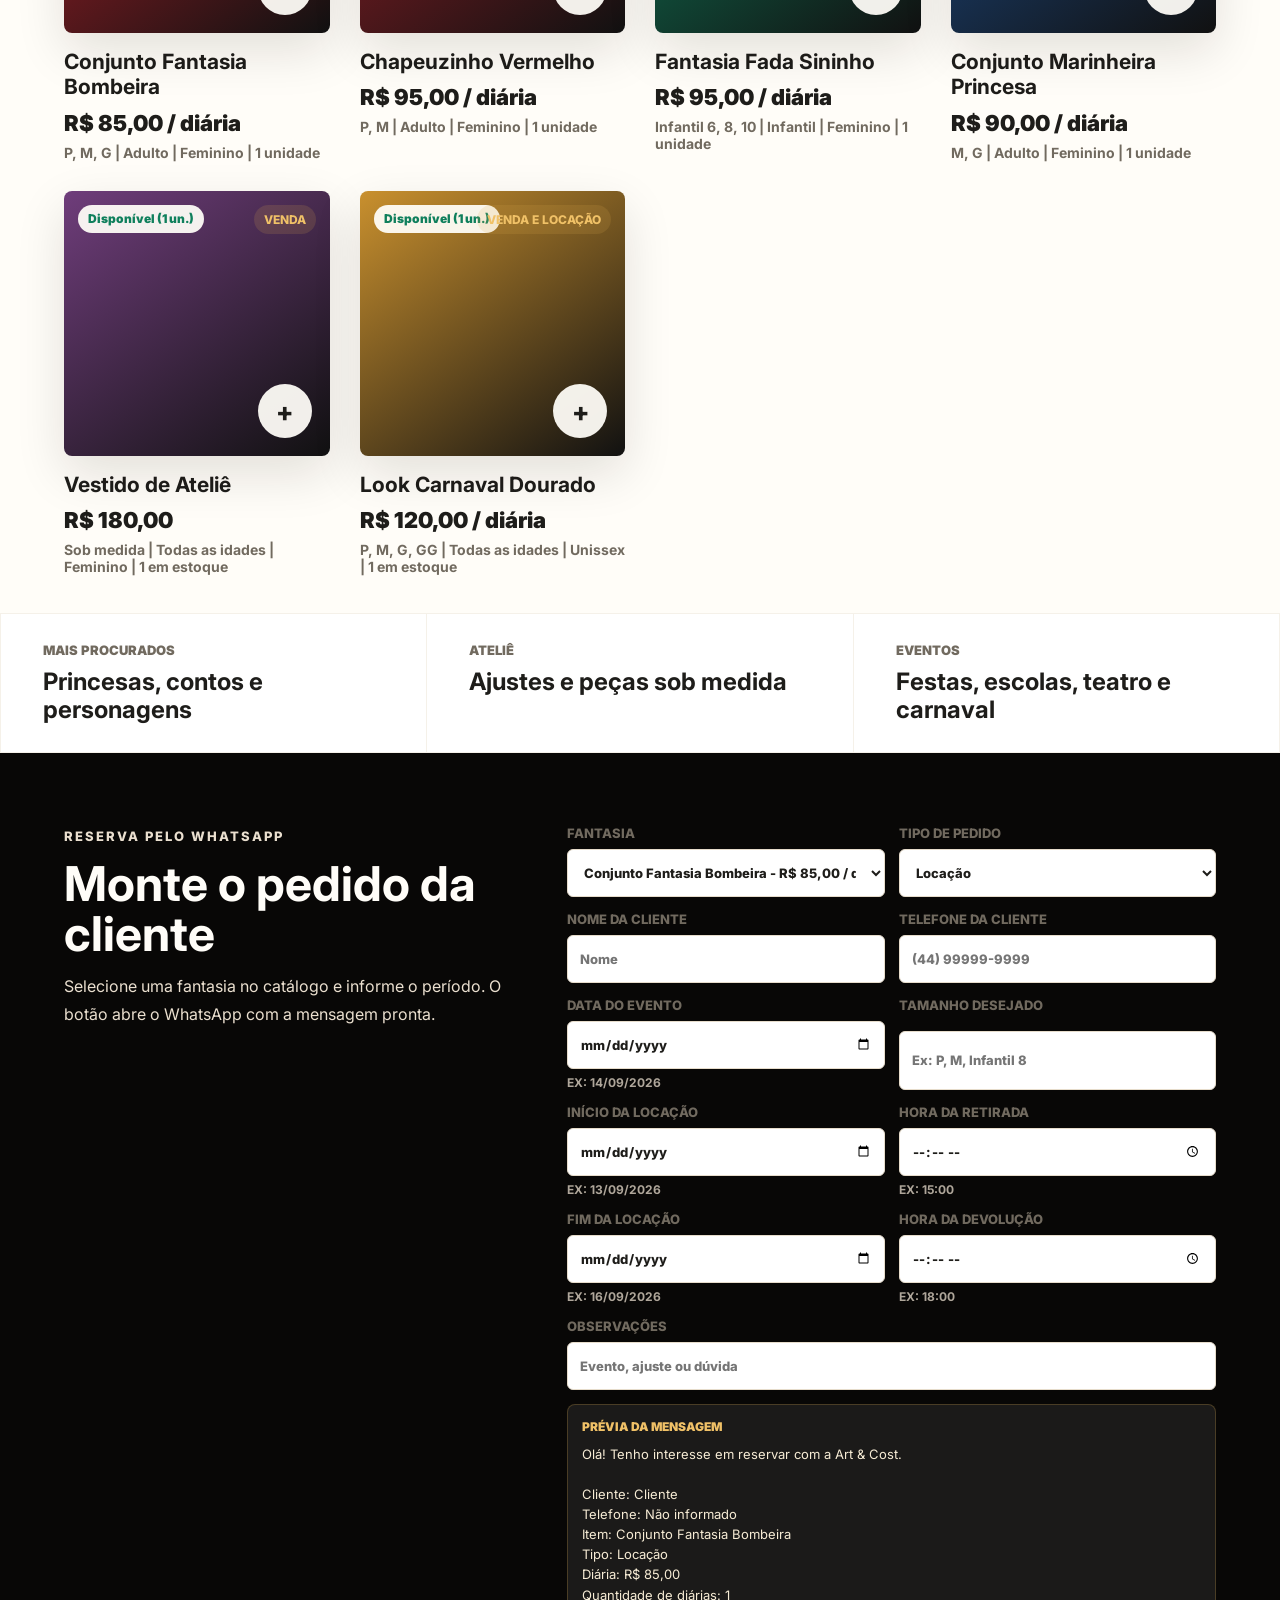
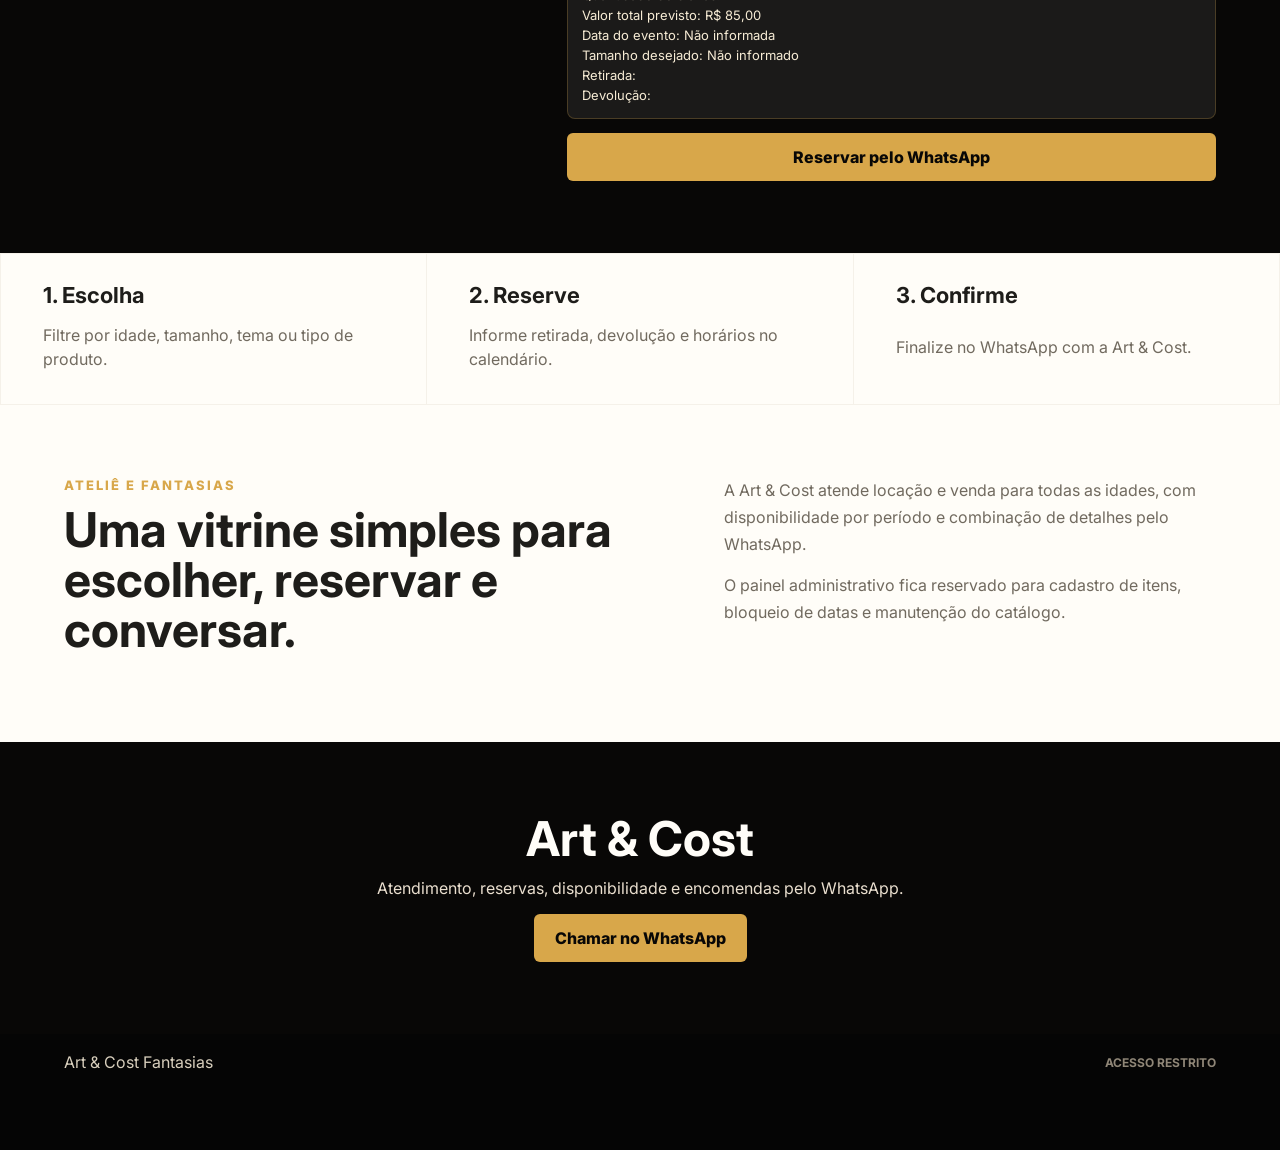
==== commit ad2db4bd: "Adiciona exemplos nos campos de data e hora" ====
--- a/index.html
+++ b/index.html
@@ -14,7 +14,7 @@
       href="https://fonts.googleapis.com/css2?family=Inter:wght@400;500;600;700;800&family=Parisienne&display=swap"
       rel="stylesheet"
     />
-    <link rel="stylesheet" href="styles.css?v=20260904-2" />
+    <link rel="stylesheet" href="styles.css?v=20260905-1" />
     <link rel="icon" href="/favicon.ico" sizes="any" />
     <link rel="icon" type="image/png" sizes="16x16" href="/assets/favicon-16.png" />
     <link rel="icon" type="image/png" href="/assets/favicon-32.png" />
@@ -179,6 +179,7 @@
           <label>
             Data do evento
             <input id="eventDate" type="date" />
+            <span class="field-example">Ex: 14/09/2026</span>
           </label>
           <label>
             Tamanho desejado
@@ -187,18 +188,22 @@
           <label class="rental-field">
             Início da locação
             <input id="startDate" type="date" required />
+            <span class="field-example">Ex: 13/09/2026</span>
           </label>
           <label class="rental-field">
             Hora da retirada
             <input id="pickupTime" type="time" required />
+            <span class="field-example">Ex: 15:00</span>
           </label>
           <label class="rental-field">
             Fim da locação
             <input id="endDate" type="date" required />
+            <span class="field-example">Ex: 16/09/2026</span>
           </label>
           <label class="rental-field">
             Hora da devolução
             <input id="returnTime" type="time" required />
+            <span class="field-example">Ex: 18:00</span>
           </label>
           <label class="wide-field">
             Observações
@@ -286,6 +291,6 @@
       </div>
     </dialog>
 
-    <script src="app.js?v=20260904-2"></script>
+    <script src="app.js?v=20260905-1"></script>
   </body>
 </html>
--- a/styles.css
+++ b/styles.css
@@ -560,6 +560,14 @@
   width: 100%;
 }
 
+.field-example {
+  color: rgba(234, 223, 207, 0.74);
+  font-size: 12px;
+  font-weight: 700;
+  line-height: 1.25;
+  margin-top: -2px;
+}
+
 .admin-form textarea {
   min-height: 96px;
   padding-top: 12px;
